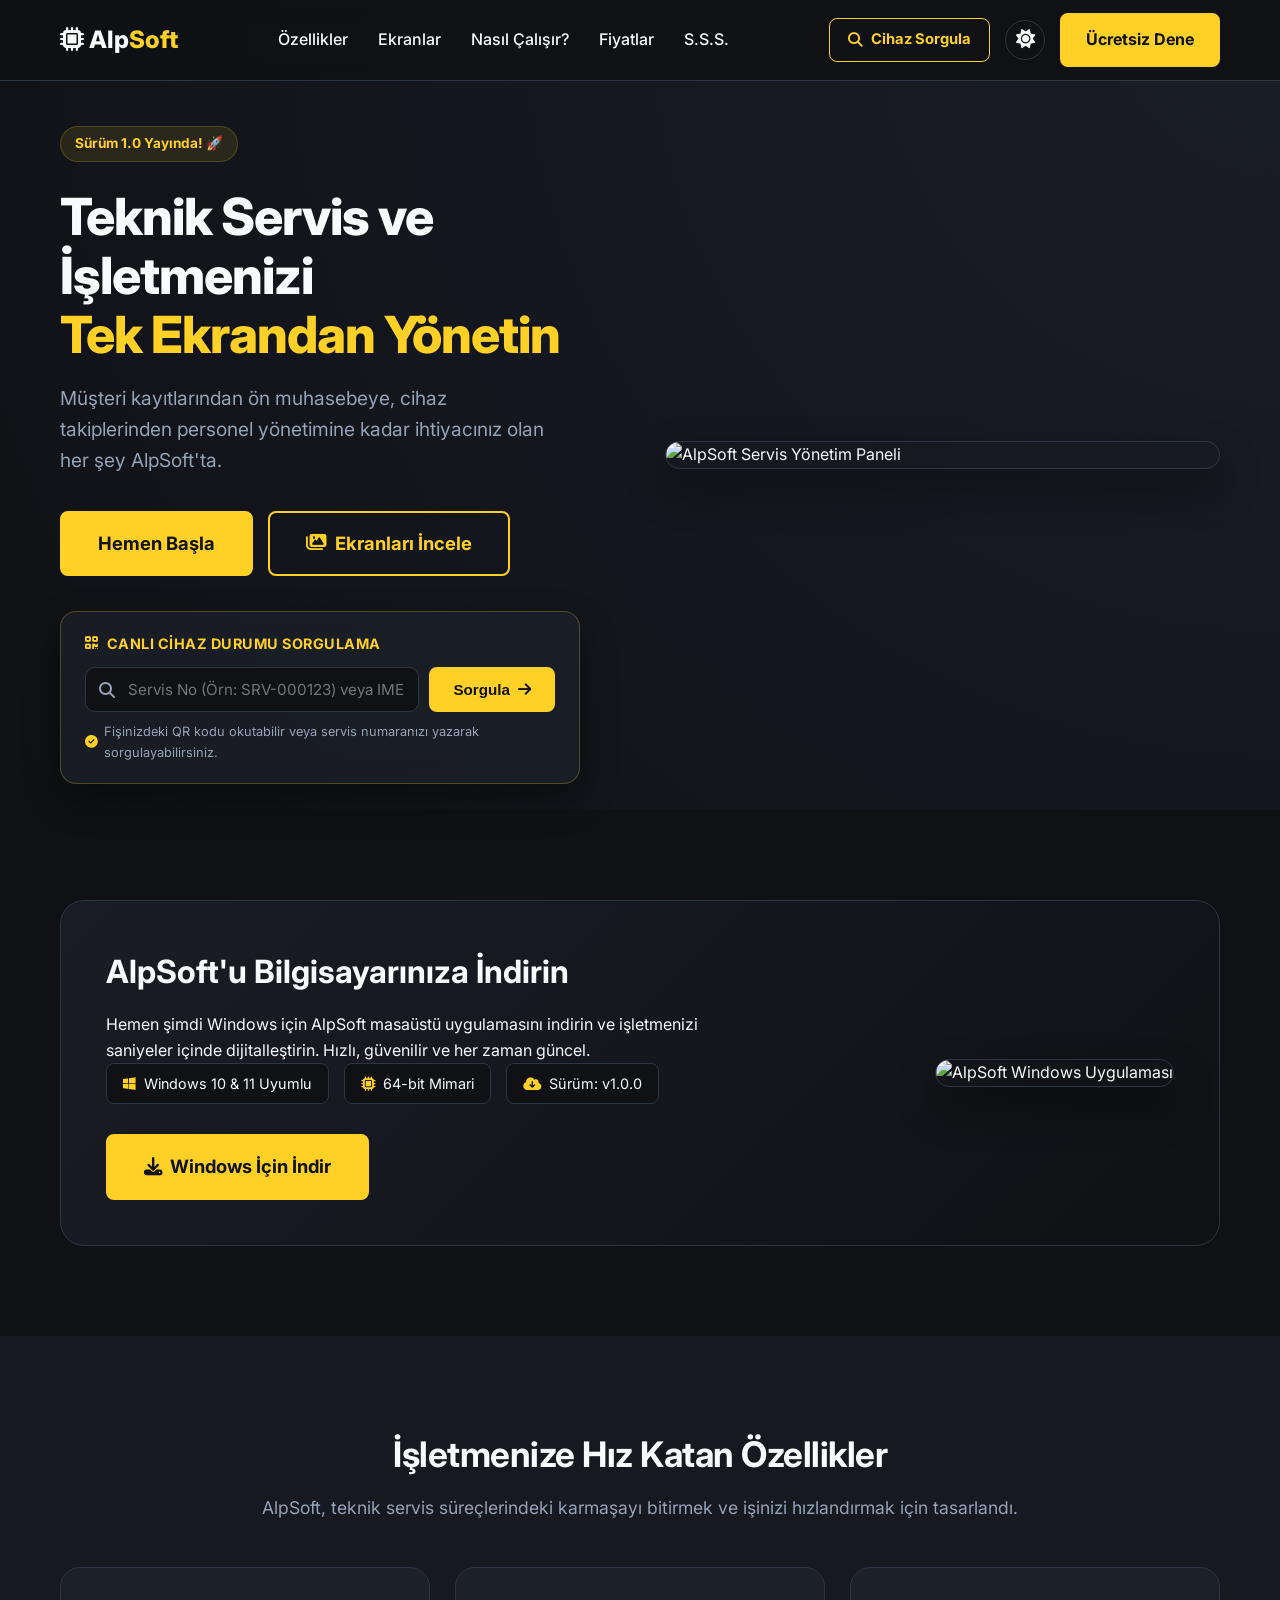
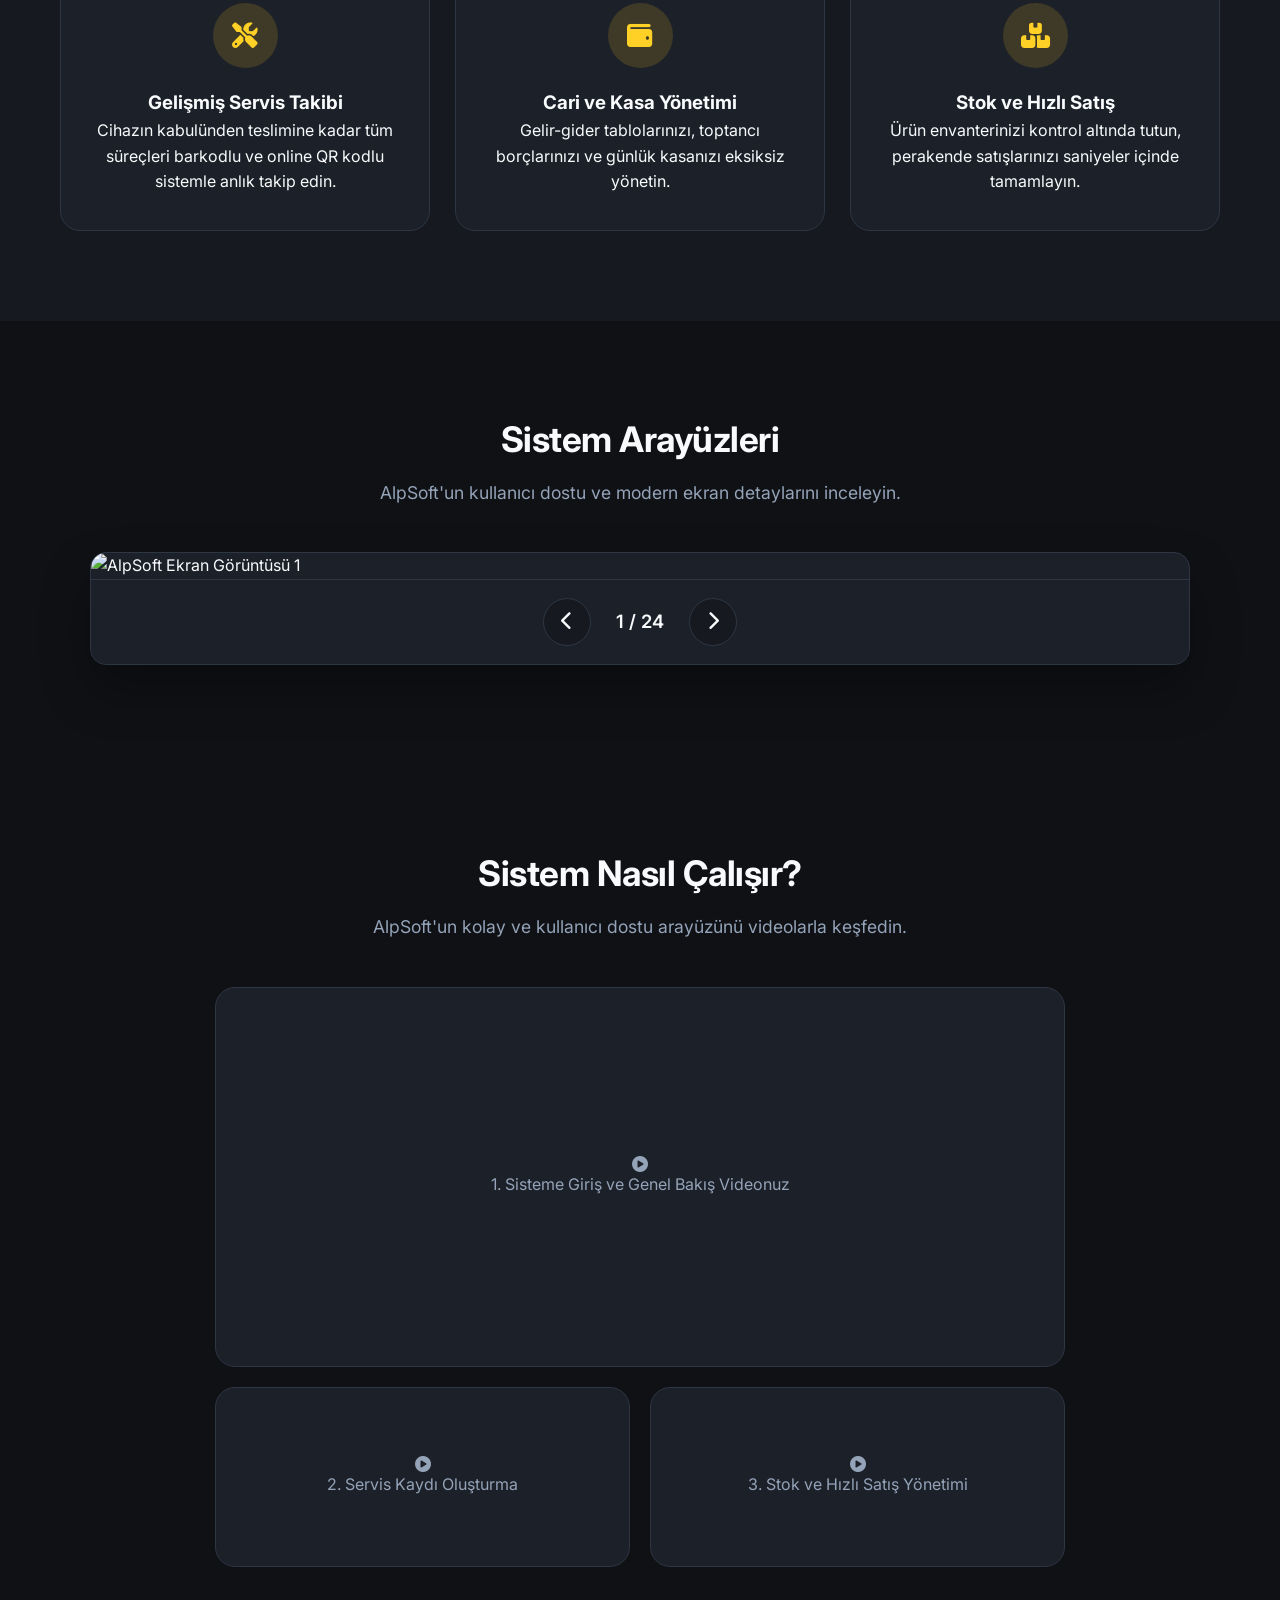
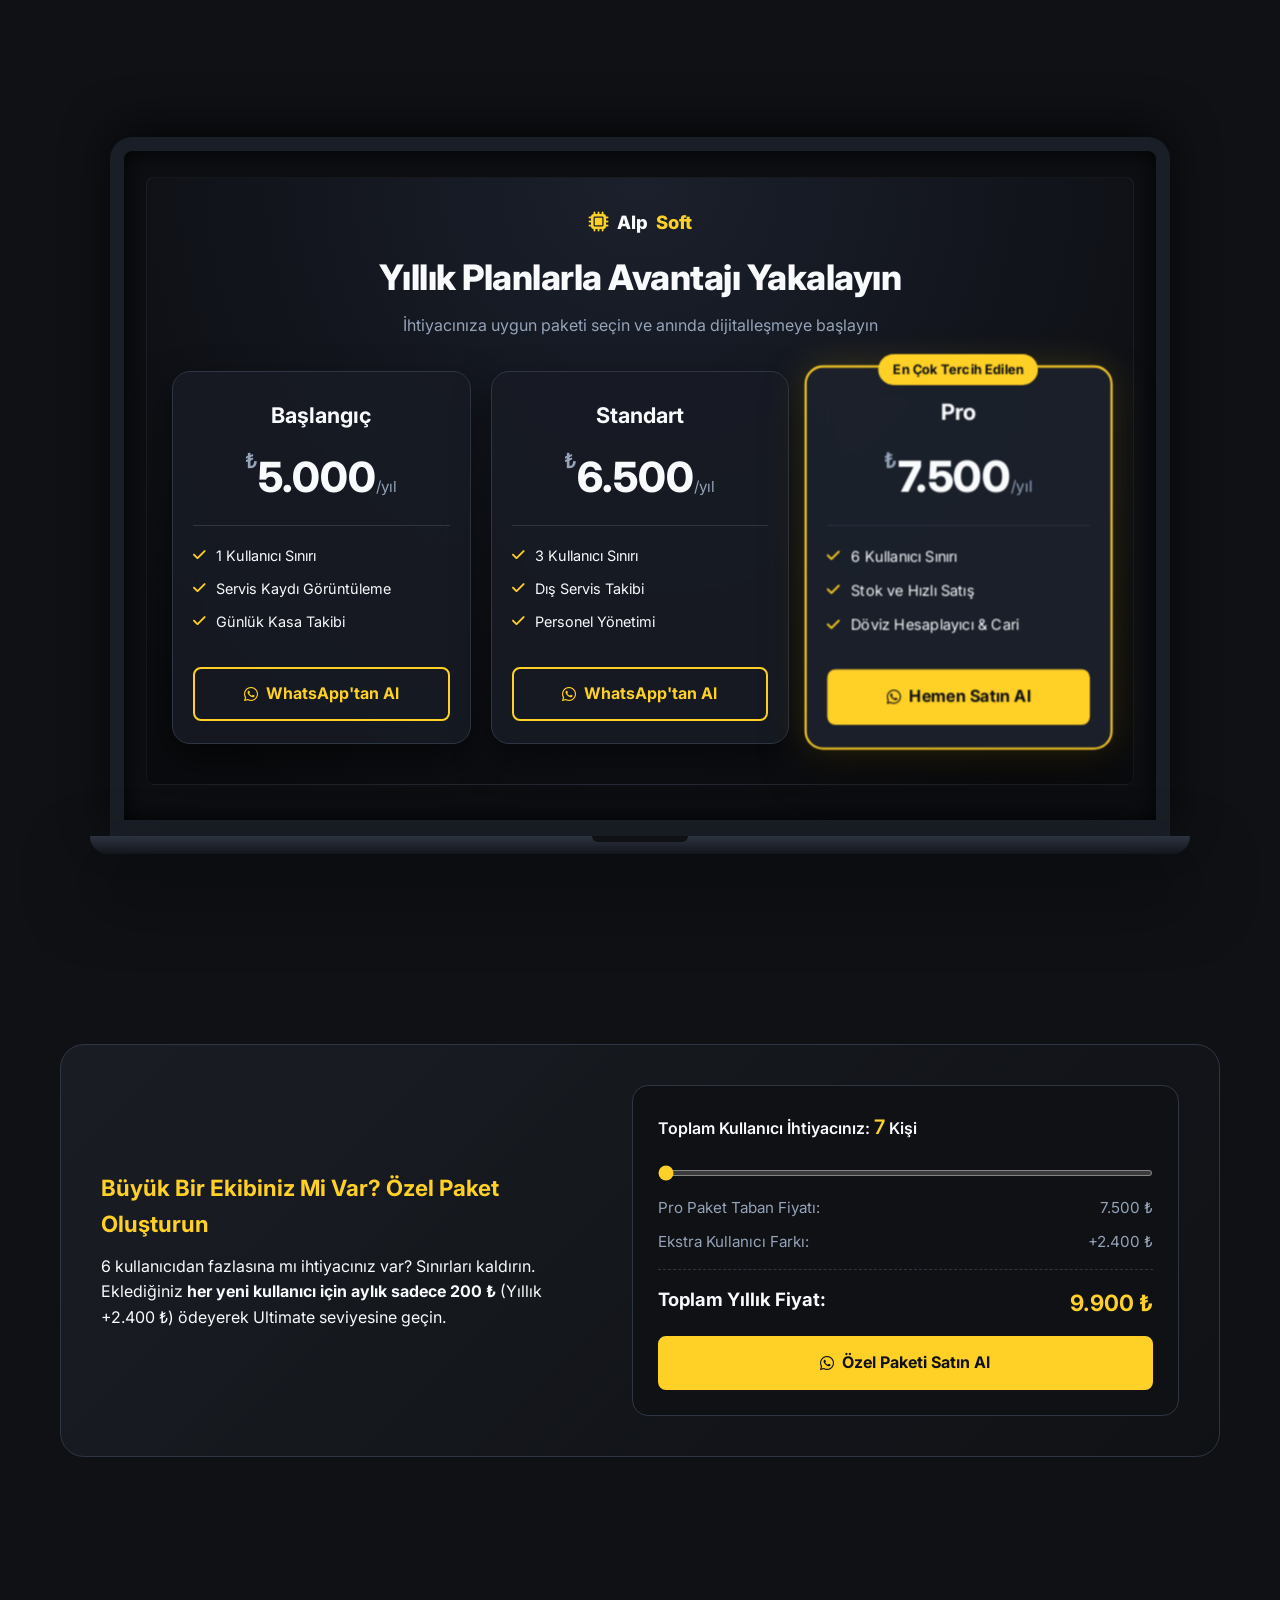
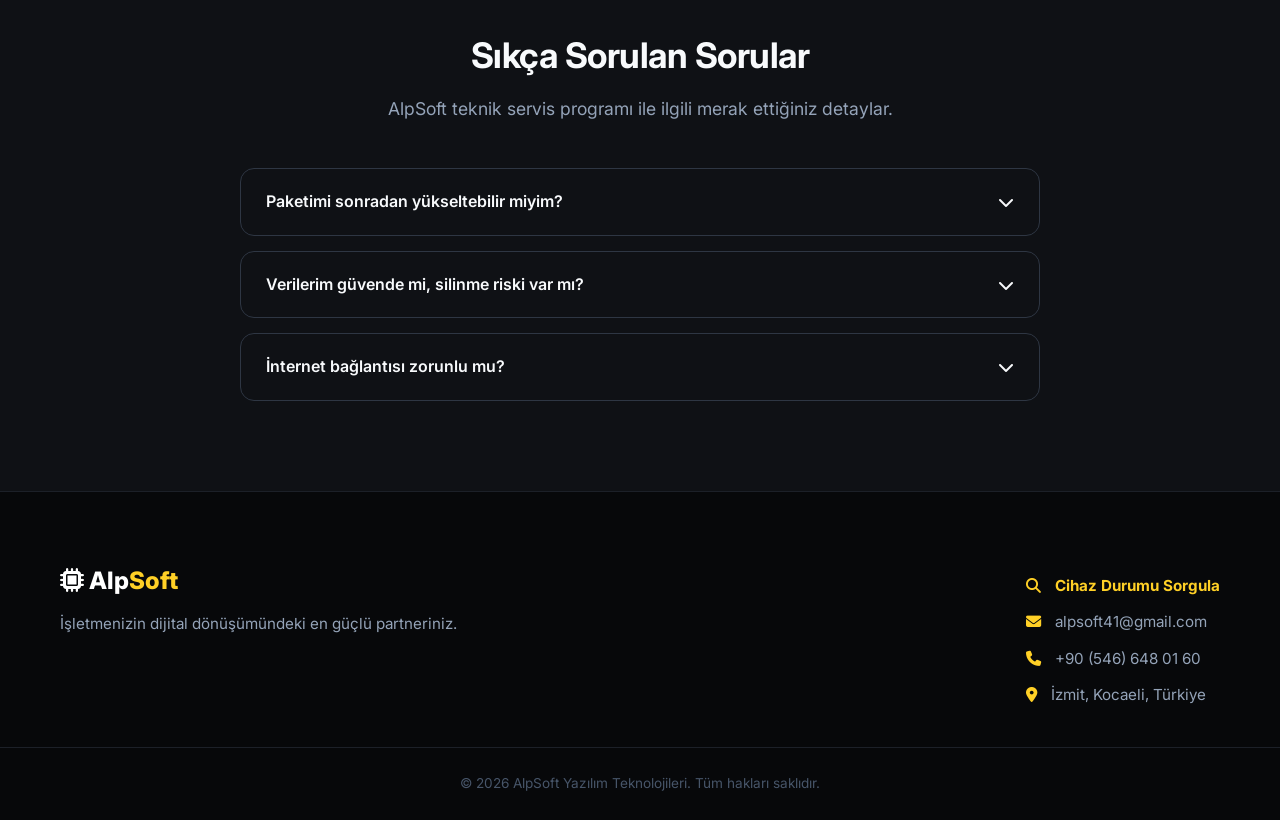
==== server_deploy/index.html @ a61cd3e4 "Deploy: AlpSoftConApi with TakipController and web tracking UI" ====
<!DOCTYPE html>
<html lang="tr" prefix="og: https://ogp.me/ns#">
<head>
    <meta charset="UTF-8">
    <meta name="viewport" content="width=device-width, initial-scale=1.0, maximum-scale=5.0">
    <title>AlpSoft Servis Takip | Teknik Servis & İşletme Yönetim Sistemi</title>
    
    <meta name="description" content="AlpSoft Teknik Servis Takip Yazılımı ile müşteri kayıtlarını, cihaz tamir süreçlerini, cari hesapları, stok ve kasa hareketlerini tek ekrandan profesyonelce yönetin.">
    <meta name="keywords" content="teknik servis programı, servis takip sistemi, telefon tamir takip yazılımı, cihaz servis takip otomasyonu, ön muhasebe, stok yönetimi, alpsoft">
    <meta name="author" content="AlpSoft Yazılım Teknolojileri">
    <meta name="robots" content="index, follow, max-snippet:-1, max-image-preview:large, max-video-preview:-1">
    <link rel="canonical" href="https://alpsoftservistakip.com/">
    
    <meta property="og:locale" content="tr_TR">
    <meta property="og:type" content="website">
    <meta property="og:title" content="AlpSoft Servis Takip | Teknik Servis ve İşletme Yönetim Sistemi">
    <meta property="og:description" content="Teknik servis ve müşteri süreçlerinizi dijitalleştirin. Barkodlu servis fişi, cari ve kasa takibi tek tıkla elinizin altında.">
    <meta property="og:url" content="https://alpsoftservistakip.com/">
    <meta property="og:site_name" content="AlpSoft">
    
    <link rel="preconnect" href="https://fonts.googleapis.com">
    <link rel="preconnect" href="https://fonts.gstatic.com" crossorigin>
    <link href="https://fonts.googleapis.com/css2?family=Inter:wght@300;400;500;600;700;800&display=swap" rel="stylesheet">
    <link rel="stylesheet" href="https://cdnjs.cloudflare.com/ajax/libs/font-awesome/6.4.0/css/all.min.css">
    
    <!-- TARAYICI CACHE'İNİ KIRMAK İÇİN v=5 YAPILDI -->
    <link rel="stylesheet" href="style.css?v=5">
</head>
<body>

    <nav class="navbar" role="navigation" aria-label="Ana Menü">
        <div class="container nav-container">
            <a href="#" class="logo" aria-label="AlpSoft Ana Sayfa">
                <i class="fa-solid fa-microchip" aria-hidden="true"></i> Alp<span>Soft</span>
            </a>
            <ul class="nav-links">
                <li><a href="#ozellikler">Özellikler</a></li>
                <li><a href="#galeri">Ekranlar</a></li>
                <li><a href="#nasil-calisir">Nasıl Çalışır?</a></li>
                <li><a href="#fiyatlar">Fiyatlar</a></li>
                <li><a href="#sss">S.S.S.</a></li>
            </ul>
            <div class="nav-buttons">
                <!-- CANLI CİHAZ TAKİP BUTONU -->
                <a href="/takip" class="btn-takip-nav" title="Cihaz Durumu Sorgula">
                    <i class="fa-solid fa-magnifying-glass"></i> Cihaz Sorgula
                </a>
                <button id="themeToggle" class="theme-toggle-btn" title="Karanlık/Aydınlık Mod" aria-label="Temayı Değiştir">
                    <i class="fa-solid fa-sun" id="themeIcon" aria-hidden="true"></i>
                </button>
                <a href="#fiyatlar" class="btn-primary scroll-to-prices">Ücretsiz Dene</a>
            </div>
        </div>
    </nav>

    <header class="hero">
        <div class="container hero-container">
            <div class="hero-content">
                <span class="badge">Sürüm 1.0 Yayında! 🚀</span>
                <h1>Teknik Servis ve İşletmenizi <br><span>Tek Ekrandan Yönetin</span></h1>
                <p>Müşteri kayıtlarından ön muhasebeye, cihaz takiplerinden personel yönetimine kadar ihtiyacınız olan her şey AlpSoft'ta.</p>
                <div class="hero-buttons">
                    <a href="#fiyatlar" class="btn-primary btn-large scroll-to-prices">Hemen Başla</a>
                    <a href="#galeri" class="btn-outline btn-large"><i class="fa-solid fa-images" aria-hidden="true"></i> Ekranları İncele</a>
                </div>

                <!-- VITRINE ENTEGRE CANLI CIHAZ SORGULAMA KARTI -->
                <div class="hero-tracking-card">
                    <div class="hero-tracking-header">
                        <i class="fa-solid fa-qrcode"></i> Canlı Cihaz Durumu Sorgulama
                    </div>
                    <form action="/takip" method="GET" class="hero-tracking-form">
                        <div class="hero-tracking-input-wrap">
                            <i class="fa-solid fa-magnifying-glass"></i>
                            <input type="text" name="kod" class="hero-tracking-input" placeholder="Servis No (Örn: SRV-000123) veya IMEI" autocomplete="off" required>
                        </div>
                        <button type="submit" class="btn-primary hero-tracking-btn">
                            Sorgula <i class="fa-solid fa-arrow-right"></i>
                        </button>
                    </form>
                    <div class="hero-tracking-hint">
                        <i class="fa-solid fa-circle-check"></i> Fişinizdeki QR kodu okutabilir veya servis numaranızı yazarak sorgulayabilirsiniz.
                    </div>
                </div>
            </div>
            <div class="hero-image">
                <div class="hero-image-wrapper">
                    <img src="img/1.png" alt="AlpSoft Servis Yönetim Paneli" class="software-preview-img">
                </div>
            </div>
        </div>
    </header>

    <section id="indir" class="download-section">
        <div class="container">
            <div class="download-container">
                <div class="download-content">
                    <h2>AlpSoft'u Bilgisayarınıza İndirin</h2>
                    <p>Hemen şimdi Windows için AlpSoft masaüstü uygulamasını indirin ve işletmenizi saniyeler içinde dijitalleştirin. Hızlı, güvenilir ve her zaman güncel.</p>
                    <div class="download-specs">
                        <span><i class="fa-brands fa-windows" aria-hidden="true"></i> Windows 10 & 11 Uyumlu</span>
                        <span><i class="fa-solid fa-microchip" aria-hidden="true"></i> 64-bit Mimari</span>
                        <span><i class="fa-solid fa-cloud-arrow-down" aria-hidden="true"></i> Sürüm: v1.0.0</span>
                    </div>
                    <div class="download-actions">
                        <a href="https://github.com/alperngrpnr/alpsoftupdates/releases/latest/download/AlpsoftSetup.exe" class="btn-primary btn-large download-btn">
                            <i class="fa-solid fa-download" aria-hidden="true"></i> Windows İçin İndir
                        </a>
                    </div>
                </div>
                <div class="download-image">
                    <div class="download-image-wrapper">
                        <img src="img/2.png" alt="AlpSoft Windows Uygulaması" class="software-preview-img">
                    </div>
                </div>
            </div>
        </div>
    </section>

    <section id="ozellikler" class="features-section">
        <div class="container">
            <div class="section-header">
                <h2>İşletmenize Hız Katan Özellikler</h2>
                <p>AlpSoft, teknik servis süreçlerindeki karmaşayı bitirmek ve işinizi hızlandırmak için tasarlandı.</p>
            </div>
            <div class="features-grid">
                <div class="feature-card">
                    <div class="icon"><i class="fa-solid fa-screwdriver-wrench" aria-hidden="true"></i></div>
                    <h3>Gelişmiş Servis Takibi</h3>
                    <p>Cihazın kabulünden teslimine kadar tüm süreçleri barkodlu ve online QR kodlu sistemle anlık takip edin.</p>
                </div>
                <div class="feature-card">
                    <div class="icon"><i class="fa-solid fa-wallet" aria-hidden="true"></i></div>
                    <h3>Cari ve Kasa Yönetimi</h3>
                    <p>Gelir-gider tablolarınızı, toptancı borçlarınızı ve günlük kasanızı eksiksiz yönetin.</p>
                </div>
                <div class="feature-card">
                    <div class="icon"><i class="fa-solid fa-boxes-stacked" aria-hidden="true"></i></div>
                    <h3>Stok ve Hızlı Satış</h3>
                    <p>Ürün envanterinizi kontrol altında tutun, perakende satışlarınızı saniyeler içinde tamamlayın.</p>
                </div>
            </div>
        </div>
    </section>

    <!-- BÜYÜK GALERİ BÖLÜMÜ -->
    <section id="galeri" class="gallery-section">
        <div class="container">
            <div class="section-header">
                <h2>Sistem Arayüzleri</h2>
                <p>AlpSoft'un kullanıcı dostu ve modern ekran detaylarını inceleyin.</p>
            </div>
            <div class="gallery-wrapper">
                <div class="gallery-slider">
                    <div class="gallery-track" id="galleryTrack">
                        <!-- Javascript buraya 1'den 24'e kadar fotoları otomatik dizecek -->
                    </div>
                </div>
                <div class="gallery-controls">
                    <button class="gallery-btn" id="prevGallery"><i class="fa-solid fa-chevron-left" aria-hidden="true"></i></button>
                    <div class="gallery-counter"><span id="currentGalleryNum">1</span> / 24</div>
                    <button class="gallery-btn" id="nextGallery"><i class="fa-solid fa-chevron-right" aria-hidden="true"></i></button>
                </div>
            </div>
        </div>
    </section>

    <section id="nasil-calisir" class="video-section">
        <div class="container">
            <div class="section-header">
                <h2>Sistem Nasıl Çalışır?</h2>
                <p>AlpSoft'un kolay ve kullanıcı dostu arayüzünü videolarla keşfedin.</p>
            </div>
            <div class="video-grid">
                <div class="main-video">
                    <div class="video-placeholder">
                        <i class="fa-solid fa-circle-play" aria-hidden="true"></i>
                        <p>1. Sisteme Giriş ve Genel Bakış Videonuz</p>
                    </div>
                </div>
                <div class="sub-videos">
                    <div class="video-placeholder small">
                        <i class="fa-solid fa-circle-play" aria-hidden="true"></i>
                        <p>2. Servis Kaydı Oluşturma</p>
                    </div>
                    <div class="video-placeholder small">
                        <i class="fa-solid fa-circle-play" aria-hidden="true"></i>
                        <p>3. Stok ve Hızlı Satış Yönetimi</p>
                    </div>
                </div>
            </div>
        </div>
    </section>

    <section id="fiyatlar" class="pricing-section">
        <div class="container">
            <div class="section-header mobile-only-header">
                <h2>Yıllık Planlarla Avantajı Yakalayın</h2>
                <p>İhtiyacınıza uygun paketi seçin ve anında dijitalleşmeye başlayın</p>
            </div>

            <div class="laptop-stage" id="laptopStage">
                <div class="laptop-3d">
                    <div class="laptop-lid" id="laptopLid">
                        <div class="laptop-screen">
                            <div class="screen-content" id="screenContent">
                                
                                <div class="laptop-brand-bar">
                                    <i class="fa-solid fa-microchip" aria-hidden="true"></i> Alp<span>Soft</span>
                                </div>
                                
                                <div class="screen-header">
                                    <h2>Yıllık Planlarla Avantajı Yakalayın</h2>
                                    <p>İhtiyacınıza uygun paketi seçin ve anında dijitalleşmeye başlayın</p>
                                </div>

                                <div class="pop-out-cards" id="popOutCards">
                                    <div class="pricing-card">
                                        <h3 class="package-name">Başlangıç</h3>
                                        <div class="price-box">
                                            <span class="currency">₺</span><span class="price">5.000</span><span class="duration">/yıl</span>
                                        </div>
                                        <ul class="feature-list">
                                            <li><i class="fa-solid fa-check check" aria-hidden="true"></i> 1 Kullanıcı Sınırı</li>
                                            <li><i class="fa-solid fa-check check" aria-hidden="true"></i> Servis Kaydı Görüntüleme</li>
                                            <li><i class="fa-solid fa-check check" aria-hidden="true"></i> Günlük Kasa Takibi</li>
                                        </ul>
                                        <a href="https://wa.me/905466480160?text=Merhaba,%20AlpSoft%20Başlangıç%20Paketi%20satın%20almak%20istiyorum." target="_blank" rel="noopener noreferrer" class="btn-outline btn-full card-buy-btn"><i class="fa-brands fa-whatsapp" aria-hidden="true"></i> WhatsApp'tan Al</a>
                                    </div>
                                    <div class="pricing-card">
                                        <h3 class="package-name">Standart</h3>
                                        <div class="price-box">
                                            <span class="currency">₺</span><span class="price">6.500</span><span class="duration">/yıl</span>
                                        </div>
                                        <ul class="feature-list">
                                            <li><i class="fa-solid fa-check check" aria-hidden="true"></i> 3 Kullanıcı Sınırı</li>
                                            <li><i class="fa-solid fa-check check" aria-hidden="true"></i> Dış Servis Takibi</li>
                                            <li><i class="fa-solid fa-check check" aria-hidden="true"></i> Personel Yönetimi</li>
                                        </ul>
                                        <a href="https://wa.me/905466480160?text=Merhaba,%20AlpSoft%20Standart%20Paketi%20satın%20almak%20istiyorum." target="_blank" rel="noopener noreferrer" class="btn-outline btn-full card-buy-btn"><i class="fa-brands fa-whatsapp" aria-hidden="true"></i> WhatsApp'tan Al</a>
                                    </div>
                                    <div class="pricing-card recommended">
                                        <div class="recommended-badge">En Çok Tercih Edilen</div>
                                        <h3 class="package-name">Pro</h3>
                                        <div class="price-box">
                                            <span class="currency">₺</span><span class="price">7.500</span><span class="duration">/yıl</span>
                                        </div>
                                        <ul class="feature-list">
                                            <li><i class="fa-solid fa-check check" aria-hidden="true"></i> 6 Kullanıcı Sınırı</li>
                                            <li class="highlight"><i class="fa-solid fa-check check" aria-hidden="true"></i> Stok ve Hızlı Satış</li>
                                            <li><i class="fa-solid fa-check check" aria-hidden="true"></i> Döviz Hesaplayıcı & Cari</li>
                                        </ul>
                                        <a href="https://wa.me/905466480160?text=Merhaba,%20AlpSoft%20Pro%20Paketi%20satın%20almak%20istiyorum." target="_blank" rel="noopener noreferrer" class="btn-primary btn-full card-buy-btn btn-glow"><i class="fa-brands fa-whatsapp" aria-hidden="true"></i> Hemen Satın Al</a>
                                    </div>
                                </div>
                            </div>
                        </div>
                    </div>
                    <div class="laptop-base-full">
                        <div class="notch"></div>
                    </div>
                </div>
            </div>
        </div>
    </section>

    <section class="calculator-section">
        <div class="container">
            <div class="calculator-container">
                <div class="calc-text">
                    <h3>Büyük Bir Ekibiniz Mi Var? Özel Paket Oluşturun</h3>
                    <p>6 kullanıcıdan fazlasına mı ihtiyacınız var? Sınırları kaldırın. Eklediğiniz <strong>her yeni kullanıcı için aylık sadece 200 ₺</strong> (Yıllık +2.400 ₺) ödeyerek Ultimate seviyesine geçin.</p>
                </div>
                <div class="calc-box">
                    <label for="userRange">Toplam Kullanıcı İhtiyacınız: <span id="userCountText">7</span> Kişi</label>
                    <input type="range" id="userRange" min="7" max="50" value="7" step="1" aria-label="Kullanıcı Sayısı Seçimi">
                    <div class="calc-result">
                        <div class="res-row"><span>Pro Paket Taban Fiyatı:</span> <span>7.500 ₺</span></div>
                        <div class="res-row"><span>Ekstra Kullanıcı Farkı:</span> <span id="extraCostText">+2.400 ₺</span></div>
                        <div class="res-total"><span>Toplam Yıllık Fiyat:</span> <span id="totalPriceText">9.900 ₺</span></div>
                    </div>
                    <a href="https://wa.me/905466480160?text=Merhaba,%20AlpSoft%20Özel%20Paket%20almak%20istiyorum.%20(${users}%20Kullanıcı,%20${total.toLocaleString('tr-TR')}%20TL)" id="customBuyBtn" target="_blank" rel="noopener noreferrer" class="btn-primary btn-full" style="margin-top:15px;"><i class="fa-brands fa-whatsapp" aria-hidden="true"></i> Özel Paketi Satın Al</a>
                </div>
            </div>
        </div>
    </section>

    <section id="sss" class="faq-section">
        <div class="container">
            <div class="section-header">
                <h2>Sıkça Sorulan Sorular</h2>
                <p>AlpSoft teknik servis programı ile ilgili merak ettiğiniz detaylar.</p>
            </div>
            <div class="faq-container">
                <div class="faq-item">
                    <div class="faq-question">
                        <span>Paketimi sonradan yükseltebilir miyim?</span>
                        <i class="fa-solid fa-chevron-down" aria-hidden="true"></i>
                    </div>
                    <div class="faq-answer">
                        <p>Kesinlikle! Başlangıç veya Standart paket ile başlayıp, işleriniz büyüdüğünde dilediğiniz zaman Pro veya Özel pakete geçiş yapabilirsiniz. Sadece aradaki fiyat farkını ödersiniz.</p>
                    </div>
                </div>
                <div class="faq-item">
                    <div class="faq-question">
                        <span>Verilerim güvende mi, silinme riski var mı?</span>
                        <i class="fa-solid fa-chevron-down" aria-hidden="true"></i>
                    </div>
                    <div class="faq-answer">
                        <p>Tüm verileriniz otomatik olarak bulut sunucularımızda şifrelenerek yedeklenmektedir. Bilgisayarınız çökse veya bozulsa bile verilerinize hiçbir zarar gelmez. Yeni cihazınızdan giriş yapıp kaldığınız yerden devam edebilirsiniz.</p>
                    </div>
                </div>
                <div class="faq-item">
                    <div class="faq-question">
                        <span>İnternet bağlantısı zorunlu mu?</span>
                        <i class="fa-solid fa-chevron-down" aria-hidden="true"></i>
                    </div>
                    <div class="faq-answer">
                        <p>Evet, AlpSoft online yedekleme ve TCMB anlık döviz çekimi gibi gelişmiş özellikler sunduğu için, en güncel verilerle senkronize çalışabilmesi adına internet bağlantısı gerektirir.</p>
                    </div>
                </div>
            </div>
        </div>
    </section>

    <footer>
        <div class="container footer-container">
            <div class="footer-about">
                <a href="#" class="logo footer-logo">
                    <i class="fa-solid fa-microchip" aria-hidden="true"></i> Alp<span>Soft</span>
                </a>
                <p>İşletmenizin dijital dönüşümündeki en güçlü partneriniz.</p>
            </div>
            <div class="footer-contact">
                <p><a href="/takip" style="color:var(--accent); font-weight:700;"><i class="fa-solid fa-magnifying-glass"></i> Cihaz Durumu Sorgula</a></p>
                <p><i class="fa-solid fa-envelope" aria-hidden="true"></i> alpsoft41@gmail.com</p>
                <p><i class="fa-solid fa-phone" aria-hidden="true"></i> +90 (546) 648 01 60</p>
                <p><i class="fa-solid fa-location-dot" aria-hidden="true"></i> İzmit, Kocaeli, Türkiye</p>
            </div>
        </div>
        <div class="footer-bottom">
            <p>&copy; 2026 AlpSoft Yazılım Teknolojileri. Tüm hakları saklıdır.</p>
        </div>
    </footer>

    <script>
        const themeToggle = document.getElementById('themeToggle');
        const themeIcon = document.getElementById('themeIcon');
        
        if (localStorage.getItem('theme') === 'light') {
            document.body.classList.add('light-mode');
            if (themeIcon) themeIcon.classList.replace('fa-sun', 'fa-moon');
        }

        if (themeToggle) {
            themeToggle.addEventListener('click', () => {
                document.body.classList.toggle('light-mode');
                if (document.body.classList.contains('light-mode')) {
                    themeIcon.classList.replace('fa-sun', 'fa-moon');
                    localStorage.setItem('theme', 'light');
                } else {
                    themeIcon.classList.replace('fa-moon', 'fa-sun');
                    localStorage.setItem('theme', 'dark');
                }
            });
        }

        // --- BÜYÜK GALERİ MOTORU ---
        const track = document.getElementById('galleryTrack');
        const currentSlideNum = document.getElementById('currentGalleryNum');
        const totalSlides = 24;
        let currentIndex = 0;

        if (track) {
            for (let i = 1; i <= totalSlides; i++) {
                const slide = document.createElement('div');
                slide.className = 'gallery-slide';
                slide.innerHTML = `<img src="img/${i}.png" alt="AlpSoft Ekran Görüntüsü ${i}" loading="lazy">`;
                track.appendChild(slide);
            }

            function updateSlider() {
                track.style.transform = `translateX(-${currentIndex * 100}%)`;
                currentSlideNum.innerText = currentIndex + 1;
            }

            function nextSlide() {
                currentIndex = (currentIndex + 1) % totalSlides;
                updateSlider();
            }

            function prevSlide() {
                currentIndex = (currentIndex - 1 + totalSlides) % totalSlides;
                updateSlider();
            }

            document.getElementById('nextGallery').addEventListener('click', nextSlide);
            document.getElementById('prevGallery').addEventListener('click', prevSlide);

            let sliderInterval = setInterval(nextSlide, 4000);

            const galleryWrapper = document.querySelector('.gallery-wrapper');
            galleryWrapper.addEventListener('mouseenter', () => clearInterval(sliderInterval));
            galleryWrapper.addEventListener('mouseleave', () => {
                sliderInterval = setInterval(nextSlide, 4000);
            });
        }

        document.querySelectorAll('.faq-item').forEach(item => {
            const question = item.querySelector('.faq-question');
            if (question) {
                question.addEventListener('click', () => {
                    const isActive = item.classList.contains('active');
                    document.querySelectorAll('.faq-item').forEach(faq => faq.classList.remove('active'));
                    if (!isActive) item.classList.add('active');
                });
            }
        });

        const userRange = document.getElementById('userRange');
        const userCountText = document.getElementById('userCountText');
        const extraCostText = document.getElementById('extraCostText');
        const totalPriceText = document.getElementById('totalPriceText');
        const customBuyBtn = document.getElementById('customBuyBtn');
        
        const basePrice = 7500; 
        const costPerExtraUser = 2400; 

        if (userRange) {
            userRange.addEventListener('input', (e) => {
                const users = parseInt(e.target.value);
                if (userCountText) userCountText.innerText = users;
                const extraUsers = users - 6;
                const extraCost = extraUsers * costPerExtraUser;
                const total = basePrice + extraCost;
                
                if (extraCostText) extraCostText.innerText = `+${extraCost.toLocaleString('tr-TR')} ₺`;
                if (totalPriceText) totalPriceText.innerText = `${total.toLocaleString('tr-TR')} ₺`;
                
                if (customBuyBtn) {
                    customBuyBtn.href = `https://wa.me/905466480160?text=Merhaba,%20AlpSoft%20Özel%20Paket%20almak%20istiyorum.%20(${users}%20Kullanıcı,%20${total.toLocaleString('tr-TR')}%20TL)`;
                }
            });
        }

        document.querySelectorAll('a[href^="#"]').forEach(btn => {
            btn.addEventListener('click', function(e) {
                const targetId = this.getAttribute('href');
                if(targetId === "#") return;
                const section = document.querySelector(targetId);
                if (section) {
                    e.preventDefault();
                    section.scrollIntoView({ behavior: 'smooth', block: 'start' });
                }
            });
        });
    </script>
</body>
</html>
---- server_deploy/style.css ----
:root {
    --bg-main: #0f1115;          
    --bg-section: #161920;       
    --bg-card: #1c2028;          
    --accent: #FFD026;           
    --accent-hover: #e5b81a;     
    --btn-text: #0f1115;         
    --text-main: #f8fafc;        
    --text-muted: #94a3b8;       
    --border: #2e3643;           
    --glass-bg: rgba(28, 32, 40, 0.95);
    --glass-border: rgba(255, 255, 255, 0.12);
    --nav-bg: rgba(15, 17, 21, 0.95);
    --calc-gradient: linear-gradient(135deg, rgba(28, 32, 40, 0.8), rgba(15, 17, 21, 0.9));
}

body.light-mode {
    --bg-main: #f1f5f9;          
    --bg-section: #ffffff;       
    --bg-card: #ffffff;          
    --text-main: #0f172a;        
    --text-muted: #475569;       
    --border: #cbd5e1;           
    --glass-bg: rgba(255, 255, 255, 0.98);
    --glass-border: rgba(0, 0, 0, 0.12);
    --nav-bg: rgba(255, 255, 255, 0.95);
    --calc-gradient: linear-gradient(135deg, #f8fafc, #ffffff);
}

*, *::before, *::after { 
    margin: 0; 
    padding: 0; 
    box-sizing: border-box; 
}

html { 
    scroll-behavior: smooth; 
    overflow-x: hidden; 
}

body { 
    background-color: var(--bg-main); 
    color: var(--text-main); 
    line-height: 1.6; 
    font-family: 'Inter', system-ui, -apple-system, sans-serif;
    transition: background-color 0.3s ease, color 0.3s ease; 
    overflow-x: hidden; 
    width: 100%;
}

.container { 
    max-width: 1200px; 
    margin: 0 auto; 
    padding: 0 20px; 
    width: 100%; 
}

a { text-decoration: none; color: inherit; }

/* Butonlar */
.theme-toggle-btn { 
    background: transparent; 
    border: 1px solid var(--border); 
    color: var(--text-main); 
    width: 40px; 
    height: 40px; 
    border-radius: 50%; 
    cursor: pointer; 
    display: flex; 
    align-items: center; 
    justify-content: center; 
    font-size: 1.2rem; 
    transition: 0.3s; 
}
.theme-toggle-btn:hover { background: var(--accent); color: var(--btn-text); border-color: var(--accent); }

.btn-primary, .btn-outline { 
    display: inline-flex; 
    align-items: center; 
    justify-content: center; 
    gap: 8px; 
    padding: 12px 24px; 
    border-radius: 8px; 
    font-weight: 700; 
    transition: all 0.3s ease; 
    text-align: center; 
    cursor: pointer; 
    border: 2px solid var(--accent); 
}
.btn-primary { background-color: var(--accent); color: var(--btn-text); }
.btn-primary:hover { background-color: var(--accent-hover); border-color: var(--accent-hover); transform: translateY(-2px); box-shadow: 0 10px 20px rgba(255, 208, 38, 0.2); }
.btn-outline { background-color: transparent; color: var(--accent); }
.btn-outline:hover { background-color: var(--accent); color: var(--btn-text); transform: translateY(-2px); }
.btn-large { padding: 16px 36px; font-size: 1.15rem; }
.btn-full { display: flex; width: 100%; }

@keyframes pulse-glow { 0% { box-shadow: 0 0 0 0 rgba(255, 208, 38, 0.4); } 70% { box-shadow: 0 0 0 15px rgba(255, 208, 38, 0); } 100% { box-shadow: 0 0 0 0 rgba(255, 208, 38, 0); } }
.btn-glow { animation: pulse-glow 2s infinite; }

/* Navbar */
.navbar { position: fixed; width: 100%; top: 0; left: 0; z-index: 1000; background-color: var(--nav-bg); border-bottom: 1px solid var(--border); backdrop-filter: blur(12px); -webkit-backdrop-filter: blur(12px); transition: 0.3s; }
.nav-container { display: flex; justify-content: space-between; align-items: center; height: 80px; }
.logo { font-size: 1.5rem; font-weight: 800; color: var(--text-main); }
.logo span { color: var(--accent); }
.nav-links { display: flex; list-style: none; gap: 30px; }
.nav-links a { font-weight: 500; color: var(--text-main); transition: 0.3s; }
.nav-links a:hover { color: var(--accent); }
.nav-buttons { display: flex; gap: 15px; align-items: center; }

/* Hero Alanı */
.hero { background: var(--bg-main); min-height: 90vh; display: flex; align-items: center; position: relative; padding-top: 100px; }
body:not(.light-mode) .hero { background: radial-gradient(circle at top right, #1a1e27, var(--bg-main)); }
.hero-container { display: flex; align-items: center; justify-content: space-between; gap: 50px; z-index: 2; width: 100%; }
.hero-content { flex: 1; }
.badge { background-color: rgba(255, 208, 38, 0.1); color: var(--accent); padding: 6px 14px; border-radius: 20px; font-size: 0.85rem; font-weight: 700; display: inline-block; margin-bottom: 25px; border: 1px solid rgba(255, 208, 38, 0.2); }
.hero-content h1 { font-size: 3.2rem; line-height: 1.15; margin-bottom: 20px; letter-spacing: -1px; font-weight: 800; }
.hero-content h1 span { color: var(--accent); }
.hero-content p { font-size: 1.2rem; color: var(--text-muted); margin-bottom: 35px; max-width: 90%; }
.hero-buttons { display: flex; gap: 15px; }
.hero-image { flex: 1; }
.hero-image-wrapper { width: 100%; }

/* YENİ BÜYÜK GALERİ BÖLÜMÜ */
.gallery-section { padding: 90px 0; background-color: var(--bg-main); }
.gallery-wrapper {
    position: relative;
    width: 100%;
    max-width: 1100px;
    margin: 0 auto;
    border-radius: 16px;
    box-shadow: 0 25px 50px rgba(0, 0, 0, 0.3);
    border: 1px solid var(--border);
    background: var(--bg-card);
    overflow: hidden;
}
.gallery-slider {
    width: 100%;
    overflow: hidden;
}
.gallery-track {
    display: flex;
    transition: transform 0.5s cubic-bezier(0.25, 1, 0.5, 1);
    width: 100%;
}
.gallery-slide {
    min-width: 100%;
    display: flex;
    align-items: center;
    justify-content: center;
}
.gallery-slide img {
    width: 100%;
    height: auto;
    display: block;
}
.gallery-controls {
    display: flex;
    align-items: center;
    justify-content: center;
    gap: 25px;
    padding: 18px 0;
    background: var(--bg-card);
    border-top: 1px solid var(--border);
}
.gallery-btn {
    background: var(--bg-section);
    border: 1px solid var(--border);
    color: var(--text-main);
    width: 48px;
    height: 48px;
    border-radius: 50%;
    font-size: 1.2rem;
    cursor: pointer;
    transition: 0.3s;
    display: flex;
    align-items: center;
    justify-content: center;
}
.gallery-btn:hover { background: var(--accent); color: var(--btn-text); border-color: var(--accent); }
.gallery-counter { color: var(--text-main); font-weight: 600; font-size: 1.15rem; }

/* Resim & Video Sınıfları */
.software-preview-img { width: 100%; height: auto; border-radius: 16px; border: 1px solid var(--border); box-shadow: 0 20px 40px rgba(0, 0, 0, 0.4); display: block; }
.responsive-video { position: relative; width: 100%; padding-bottom: 56.25%; height: 0; border-radius: 16px; overflow: hidden; border: 1px solid var(--border); background: #000; }
.responsive-video iframe, .responsive-video video { position: absolute; top: 0; left: 0; width: 100%; height: 100%; border: 0; object-fit: cover; }

/* Standart Bölümler */
.download-section, .features-section, .video-section, .faq-section { padding: 90px 0; }
.section-header { text-align: center; margin-bottom: 45px; }
.section-header h2 { font-size: 2.2rem; margin-bottom: 12px; letter-spacing: -0.5px; }
.section-header p { font-size: 1.1rem; color: var(--text-muted); }

.download-container { display: flex; align-items: center; justify-content: space-between; gap: 40px; background: var(--calc-gradient); border: 1px solid var(--border); border-radius: 24px; padding: 45px; }
.download-content { flex: 1.2; }
.download-content h2 { font-size: 2rem; margin-bottom: 15px; }
.download-specs { display: flex; flex-wrap: wrap; gap: 15px; margin-bottom: 30px; }
.download-specs span { background-color: var(--bg-main); border: 1px solid var(--border); padding: 8px 16px; border-radius: 8px; font-size: 0.9rem; display: flex; align-items: center; gap: 8px; }
.download-specs span i { color: var(--accent); }
.download-image { flex: 0.8; display: flex; justify-content: flex-end; width: 100%; }

.features-section { background-color: var(--bg-section); }
.features-grid { display: grid; grid-template-columns: repeat(auto-fit, minmax(280px, 1fr)); gap: 25px; }
.feature-card { background-color: var(--bg-card); padding: 35px 25px; border-radius: 20px; text-align: center; border: 1px solid var(--border); transition: 0.3s; }
.feature-card:hover { transform: translateY(-5px); border-color: var(--accent); }
.feature-card .icon { width: 65px; height: 65px; background: rgba(255, 208, 38, 0.15); color: var(--accent); border-radius: 50%; display: flex; align-items: center; justify-content: center; font-size: 1.6rem; margin: 0 auto 20px; }

.video-section { background-color: var(--bg-main); }
.video-grid { display: flex; flex-direction: column; gap: 20px; max-width: 850px; margin: 0 auto; width: 100%; }
.video-placeholder { background: var(--bg-card); border: 1px solid var(--border); border-radius: 20px; display: flex; flex-direction: column; align-items: center; justify-content: center; color: var(--text-muted); cursor: pointer; transition: 0.3s; }
.video-placeholder:hover { border-color: var(--accent); color: var(--accent); }
.main-video .video-placeholder { height: 380px; }
.sub-videos { display: grid; grid-template-columns: 1fr 1fr; gap: 20px; }
.sub-videos .video-placeholder.small { height: 180px; }

/* --- FİYATLANDIRMA BÖLÜMÜ --- */
.pricing-section { padding: 80px 0 110px 0; background-color: var(--bg-main); width: 100%; position: relative; }
.mobile-only-header { display: none; }
.laptop-stage { width: 100%; max-width: 1100px; margin: 0 auto; perspective: 2000px; }
.laptop-3d { width: 100%; display: flex; flex-direction: column; align-items: center; }

.laptop-lid { width: 100%; max-width: 1060px; background: #0d0f13; border: 14px solid #1a1e26; border-bottom: 16px solid #1a1e26; border-radius: 22px 22px 0 0; box-shadow: 0 -10px 45px rgba(0,0,0,0.65), inset 0 0 25px rgba(0,0,0,0.85); position: relative; z-index: 5; padding: 26px 22px 35px; }
.laptop-screen { width: 100%; background: radial-gradient(circle at top center, #1b202c 0%, #0a0b0e 90%); border-radius: 8px; padding: 30px 25px 40px; display: flex; flex-direction: column; align-items: center; position: relative; border: 1px solid rgba(255,255,255,0.05); }
.screen-content { width: 100%; display: flex; flex-direction: column; align-items: center; }
.laptop-brand-bar { display: flex; align-items: center; gap: 8px; color: var(--text-main); font-size: 1.15rem; font-weight: 800; margin-bottom: 12px; }
.laptop-brand-bar i { color: var(--accent); font-size: 1.25rem; }
.laptop-brand-bar span { color: var(--accent); }
.screen-header { text-align: center; margin-bottom: 32px; }
.screen-header h2 { font-size: 2.2rem; color: var(--text-main); font-weight: 800; letter-spacing: -0.5px; margin-bottom: 8px; }
.screen-header p { font-size: 1rem; color: var(--text-muted); }

.pop-out-cards { display: grid; grid-template-columns: repeat(3, 1fr); gap: 20px; width: 100%; max-width: 980px; }
.pop-out-cards .pricing-card { background: rgba(24, 28, 37, 0.85); backdrop-filter: blur(16px); -webkit-backdrop-filter: blur(16px); border-radius: 18px; padding: 26px 20px 22px; border: 1px solid var(--border); box-shadow: 0 15px 35px rgba(0,0,0,0.5); text-align: center; position: relative; display: flex; flex-direction: column; transition: transform 0.3s ease, border-color 0.3s ease; }
.pop-out-cards .pricing-card:hover { transform: translateY(-5px); border-color: rgba(255, 208, 38, 0.4); }
.pop-out-cards .pricing-card.recommended { background: rgba(28, 33, 44, 0.95); border: 2px solid var(--accent); box-shadow: 0 0 35px rgba(255, 208, 38, 0.18), 0 20px 40px rgba(0,0,0,0.6); transform: scale(1.03); }
.pop-out-cards .pricing-card.recommended:hover { transform: scale(1.05); }

.recommended-badge { position: absolute; top: -13px; left: 50%; transform: translateX(-50%); background: var(--accent); color: var(--btn-text); padding: 5px 14px; border-radius: 20px; font-size: 0.8rem; font-weight: 700; white-space: nowrap; }
.package-name { font-size: 1.35rem; font-weight: 700; margin-bottom: 12px; }
.price-box { margin-bottom: 18px; padding-bottom: 14px; border-bottom: 1px solid var(--border); }
.currency { font-size: 1.3rem; font-weight: 600; vertical-align: top; color: var(--text-muted); }
.price { font-size: 2.6rem; font-weight: 800; color: var(--text-main); }
.duration { color: var(--text-muted); font-size: 0.95rem; }
.feature-list { list-style: none; text-align: left; margin-bottom: 22px; flex-grow: 1; }
.feature-list li { font-size: 0.9rem; margin-bottom: 10px; display: flex; align-items: center; color: var(--text-main); }
.feature-list li i { margin-right: 10px; color: var(--accent); }
.card-buy-btn { margin-top: auto; }

.laptop-base-full { width: 100%; max-width: 1160px; height: 18px; background: linear-gradient(180deg, #2c3340 0%, #13151b 100%); border-radius: 0 0 20px 20px; box-shadow: 0 35px 70px rgba(0,0,0,0.9); position: relative; z-index: 6; }
.laptop-base-full .notch { width: 96px; height: 6px; background: #0f1115; border-radius: 0 0 6px 6px; margin: 0 auto; }

/* Hesaplayıcı */
.calculator-section { background-color: var(--bg-main); padding: 80px 0; }
.calculator-container { background: var(--calc-gradient); border: 1px solid var(--border); border-radius: 24px; padding: 40px; display: flex; align-items: center; justify-content: space-between; gap: 35px; }
.calc-text { flex: 1; }
.calc-text h3 { color: var(--accent); font-size: 1.4rem; margin-bottom: 12px; }
.calc-box { flex: 1; background: var(--bg-main); padding: 25px; border-radius: 16px; border: 1px solid var(--border); }
.calc-box label { display: block; font-weight: 600; margin-bottom: 15px; font-size: 1rem; }
.calc-box label span { color: var(--accent); font-size: 1.25rem; }
input[type=range] { width: 100%; margin-bottom: 20px; accent-color: var(--accent); cursor: pointer; height: 6px; background: var(--border); border-radius: 5px; }
.res-row { display: flex; justify-content: space-between; color: var(--text-muted); margin-bottom: 10px; font-size: 0.95rem; }
.res-total { display: flex; justify-content: space-between; font-weight: 700; font-size: 1.15rem; color: var(--text-main); margin-top: 15px; padding-top: 15px; border-top: 1px dashed var(--border); }
.res-total span:last-child { color: var(--accent); font-size: 1.4rem; }

/* SSS */
.faq-container { max-width: 800px; margin: 0 auto; display: flex; flex-direction: column; gap: 15px; width: 100%; }
.faq-item { background-color: var(--bg-main); border: 1px solid var(--border); border-radius: 14px; overflow: hidden; transition: 0.3s; }
.faq-question { padding: 20px 25px; font-weight: 600; display: flex; justify-content: space-between; align-items: center; cursor: pointer; color: var(--text-main); }
.faq-question:hover { color: var(--accent); }
.faq-answer { max-height: 0; padding: 0 25px; opacity: 0; transition: all 0.3s ease-in-out; color: var(--text-muted); font-size: 0.95rem; }
.faq-item.active { border-color: var(--accent); }
.faq-item.active .faq-question { color: var(--accent); }
.faq-item.active .faq-question i { transform: rotate(180deg); transition: 0.3s; }
.faq-item.active .faq-answer { max-height: 250px; padding: 0 25px 20px 25px; opacity: 1; }

/* Footer */
footer { background-color: #07080a; padding: 70px 0 25px; border-top: 1px solid #1c2028; color: #f8fafc; }
.footer-container { display: flex; justify-content: space-between; margin-bottom: 40px; flex-wrap: wrap; gap: 35px; }
.footer-logo { color: #fff; }
.footer-about p, .footer-contact p { color: #94a3b8; font-size: 0.95rem; margin-top: 12px; }
.footer-contact i { color: var(--accent); margin-right: 10px; }
.footer-bottom { text-align: center; padding-top: 25px; border-top: 1px solid #1c2028; color: #475569; font-size: 0.85rem; }

/* --- CANLI CİHAZ TAKİP ENTEGRASYONU --- */
.btn-takip-nav {
    border: 1.5px solid var(--accent);
    color: var(--accent);
    padding: 9px 18px;
    font-size: 0.92rem;
    display: inline-flex;
    align-items: center;
    gap: 8px;
    border-radius: 8px;
    font-weight: 700;
    transition: all 0.3s ease;
}
.btn-takip-nav:hover {
    background-color: var(--accent);
    color: var(--btn-text);
    box-shadow: 0 4px 15px rgba(255, 208, 38, 0.3);
    transform: translateY(-2px);
}

/* Hero Canlı Arama Kartı */
.hero-tracking-card {
    margin-top: 35px;
    background: rgba(28, 32, 40, 0.75);
    backdrop-filter: blur(16px);
    -webkit-backdrop-filter: blur(16px);
    border: 1px solid rgba(255, 208, 38, 0.25);
    border-radius: 16px;
    padding: 20px 24px;
    box-shadow: 0 15px 35px rgba(0, 0, 0, 0.4);
    max-width: 520px;
}
.hero-tracking-header {
    display: flex;
    align-items: center;
    gap: 8px;
    margin-bottom: 12px;
    font-size: 0.9rem;
    font-weight: 700;
    color: var(--accent);
    text-transform: uppercase;
    letter-spacing: 0.5px;
}
.hero-tracking-form {
    display: flex;
    gap: 10px;
}
.hero-tracking-input-wrap {
    position: relative;
    flex: 1;
    display: flex;
    align-items: center;
}
.hero-tracking-input-wrap i {
    position: absolute;
    left: 14px;
    color: var(--text-muted);
    font-size: 1rem;
}
.hero-tracking-input {
    width: 100%;
    padding: 12px 14px 12px 42px;
    background: rgba(15, 17, 21, 0.9);
    border: 1.5px solid var(--border);
    border-radius: 10px;
    color: var(--text-main);
    font-size: 0.95rem;
    font-family: inherit;
    transition: all 0.25s ease;
}
.hero-tracking-input:focus {
    outline: none;
    border-color: var(--accent);
    box-shadow: 0 0 12px rgba(255, 208, 38, 0.25);
}
.hero-tracking-btn {
    padding: 12px 22px;
    white-space: nowrap;
    font-size: 0.95rem;
}
.hero-tracking-hint {
    margin-top: 10px;
    font-size: 0.8rem;
    color: var(--text-muted);
    display: flex;
    align-items: center;
    gap: 6px;
}
.hero-tracking-hint i {
    color: var(--accent);
}

/* --- MOBİL UYUMLULUK --- */
@media (max-width: 992px) {
    .hero-container { flex-direction: column; text-align: center; }
    .hero-content h1 { font-size: 2.5rem; }
    .hero-buttons { justify-content: center; flex-direction: column; width: 100%; max-width: 280px; margin: 0 auto; }
    .nav-links { display: none; } 
    .nav-buttons { gap: 10px; }
    
    .gallery-wrapper { border-radius: 8px; }
    .gallery-controls { padding: 12px 0; gap: 20px; }
    .gallery-btn { width: 40px; height: 40px; font-size: 1rem; }

    .calculator-container { flex-direction: column; text-align: center; padding: 25px 15px; }
    .sub-videos { grid-template-columns: 1fr; }
    .download-container { flex-direction: column; text-align: center; padding: 35px 20px; }
    .download-specs { justify-content: center; }
    .download-actions { width: 100%; }
    .download-btn { width: 100%; }
    
    .pricing-section { padding: 50px 0 !important; }
    .mobile-only-header { display: block !important; margin-bottom: 30px !important; }

    .laptop-stage, .laptop-3d, .laptop-lid, .laptop-screen, .screen-content { display: block !important; width: 100% !important; max-width: 100% !important; margin: 0 !important; padding: 0 !important; background: transparent !important; border: none !important; box-shadow: none !important; transform: none !important; perspective: none !important; }
    .laptop-brand-bar, .laptop-screen .screen-header, .laptop-base-full { display: none !important; }

    .pop-out-cards { display: flex !important; flex-direction: column !important; width: 100% !important; max-width: 360px !important; margin: 0 auto !important; gap: 20px !important; position: static !important; opacity: 1 !important; transform: none !important; pointer-events: auto !important; }
    .pop-out-cards .pricing-card { width: 100% !important; max-width: 100% !important; background: var(--bg-card) !important; backdrop-filter: none !important; -webkit-backdrop-filter: none !important; transform: none !important; box-shadow: 0 10px 25px rgba(0, 0, 0, 0.3) !important; }
    .pop-out-cards .pricing-card.recommended { transform: none !important; border: 2px solid var(--accent) !important; }

    .hero-tracking-card {
        margin: 30px auto 0 auto;
        max-width: 100%;
        text-align: left;
    }
    .hero-tracking-form {
        flex-direction: column;
    }
    .hero-tracking-btn {
        width: 100%;
    }
}
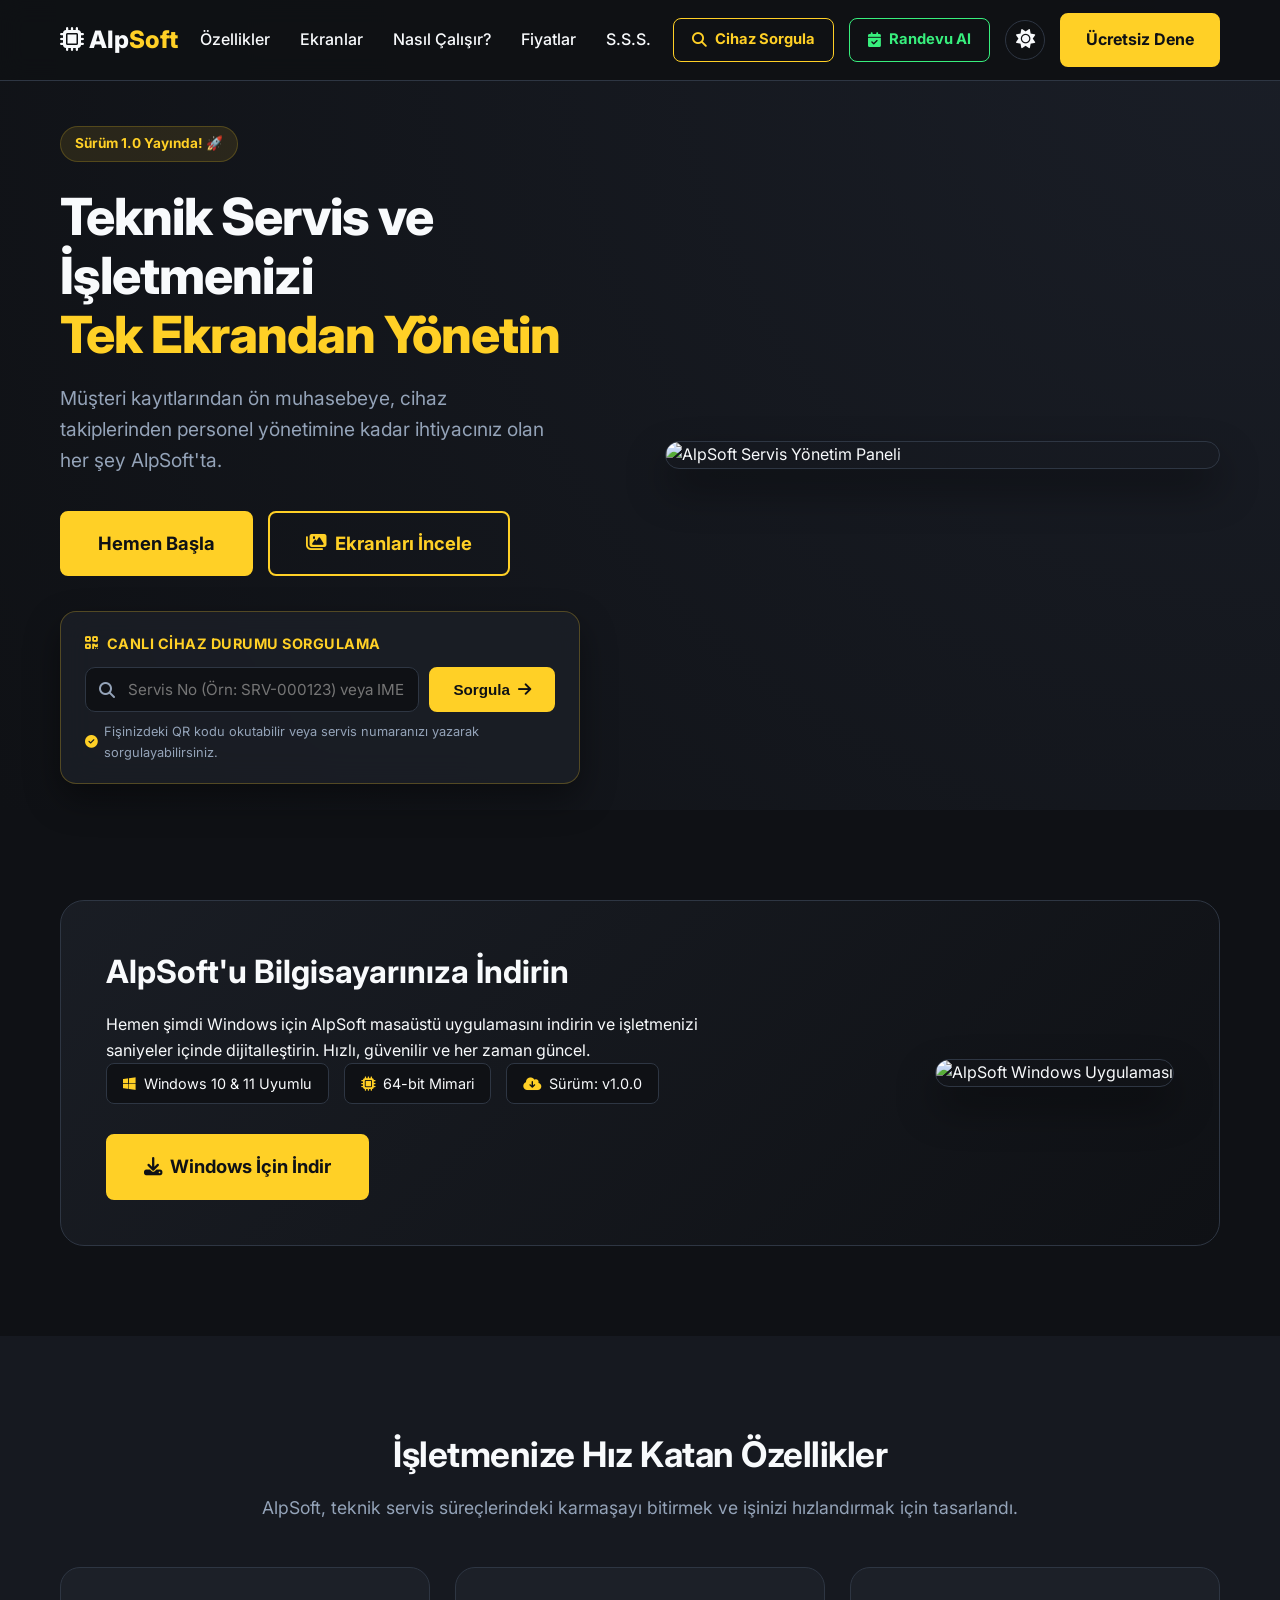
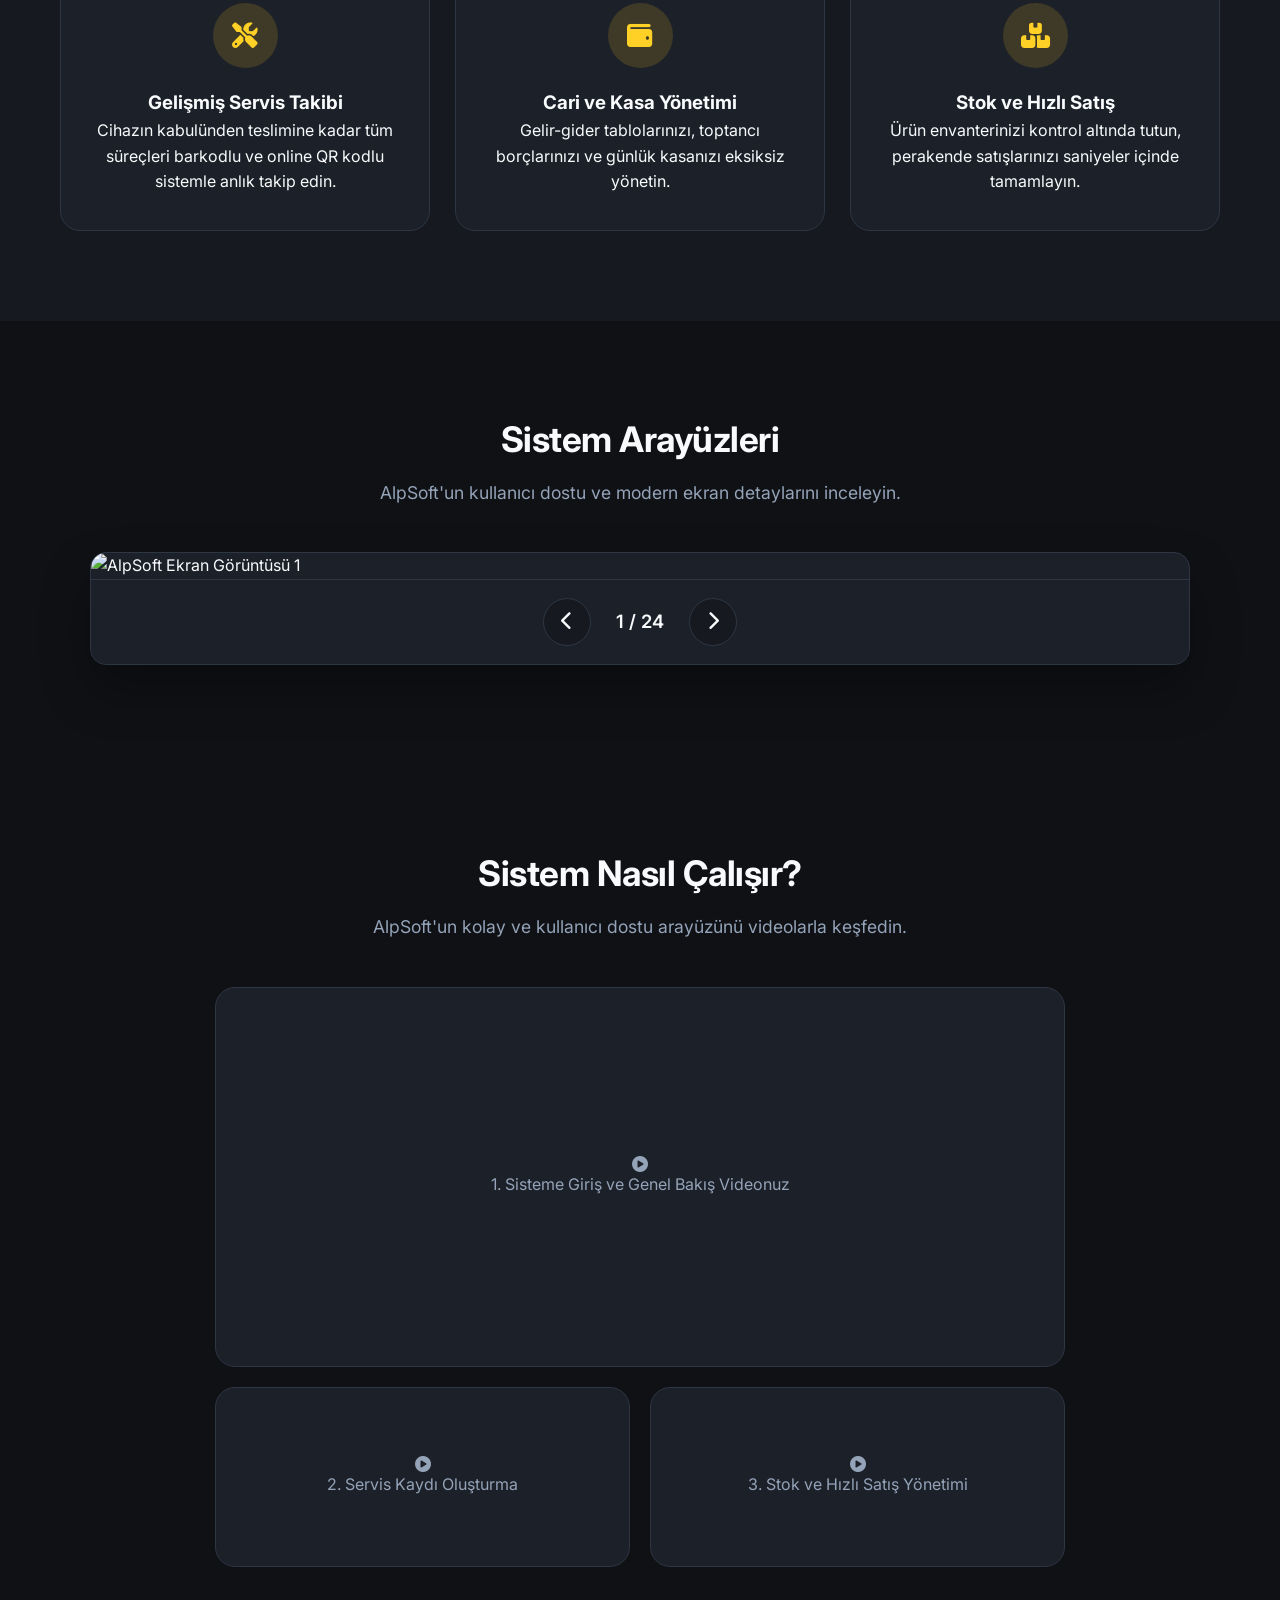
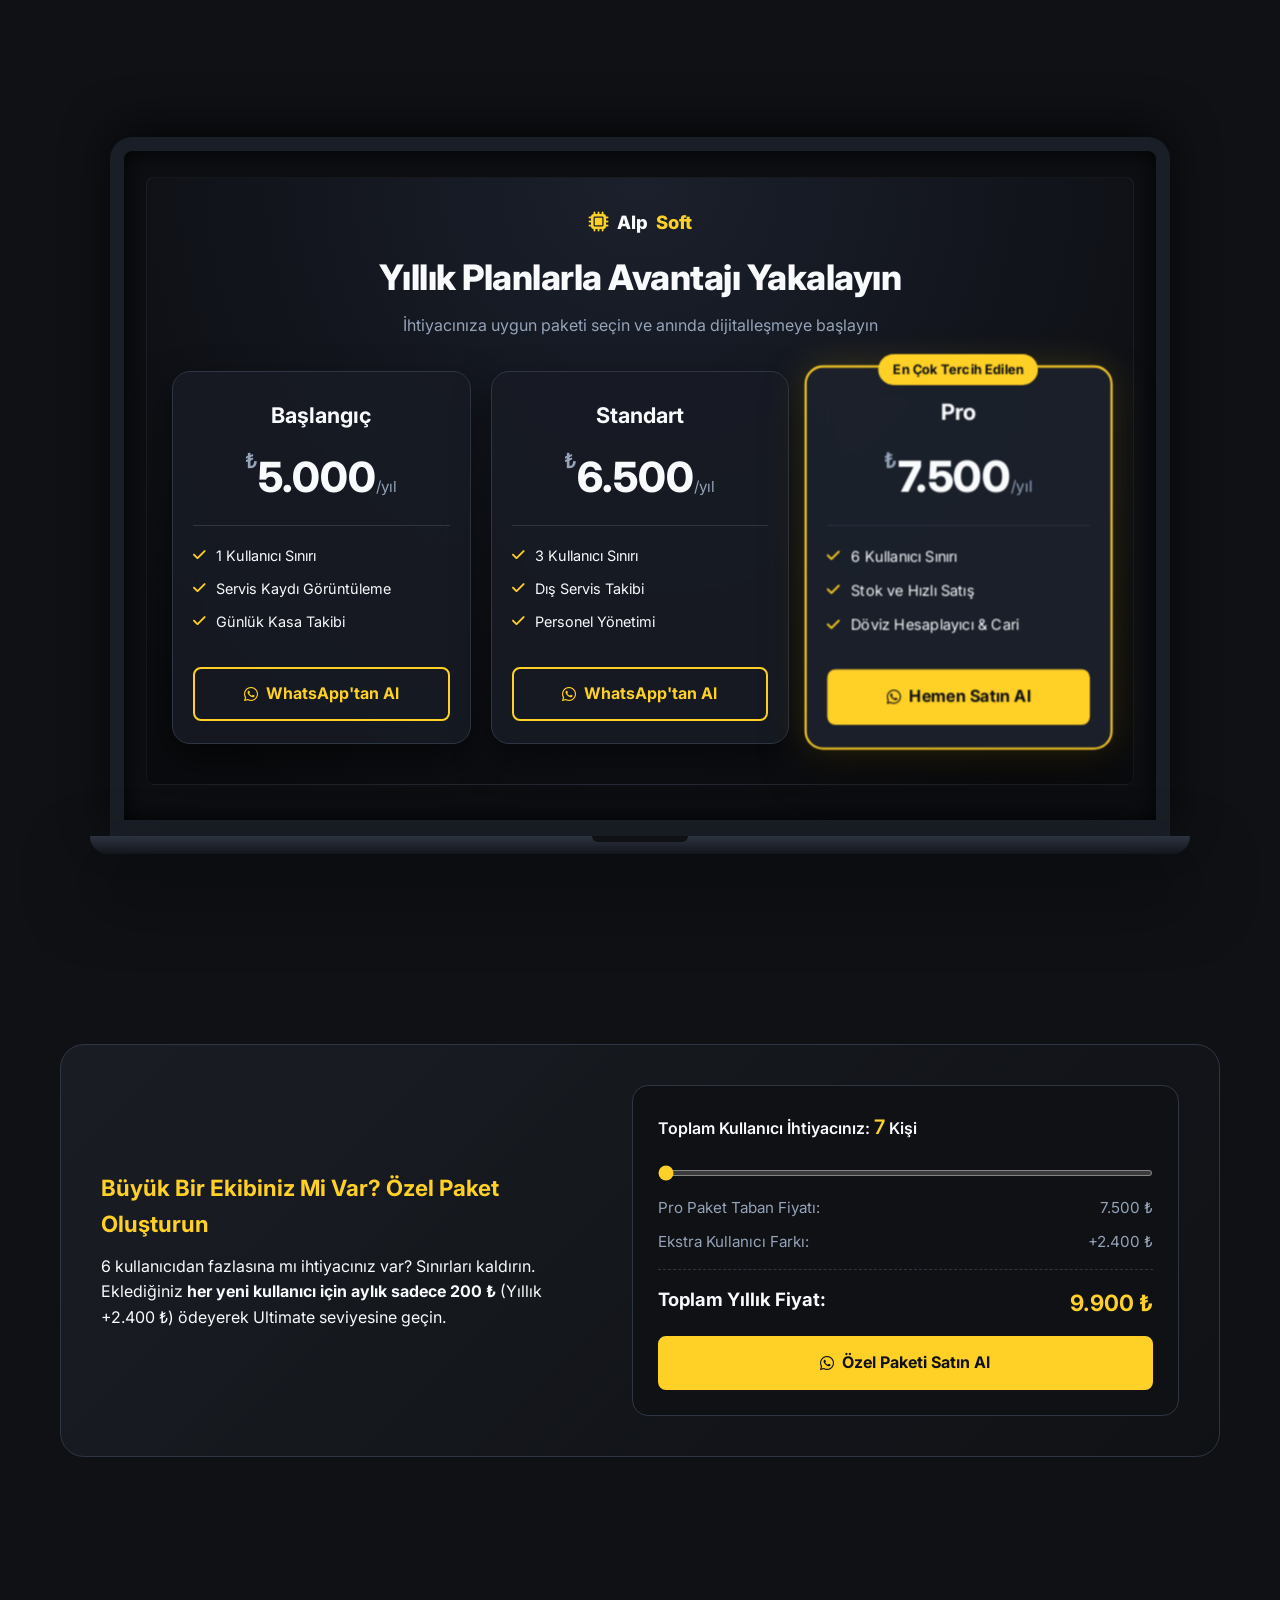
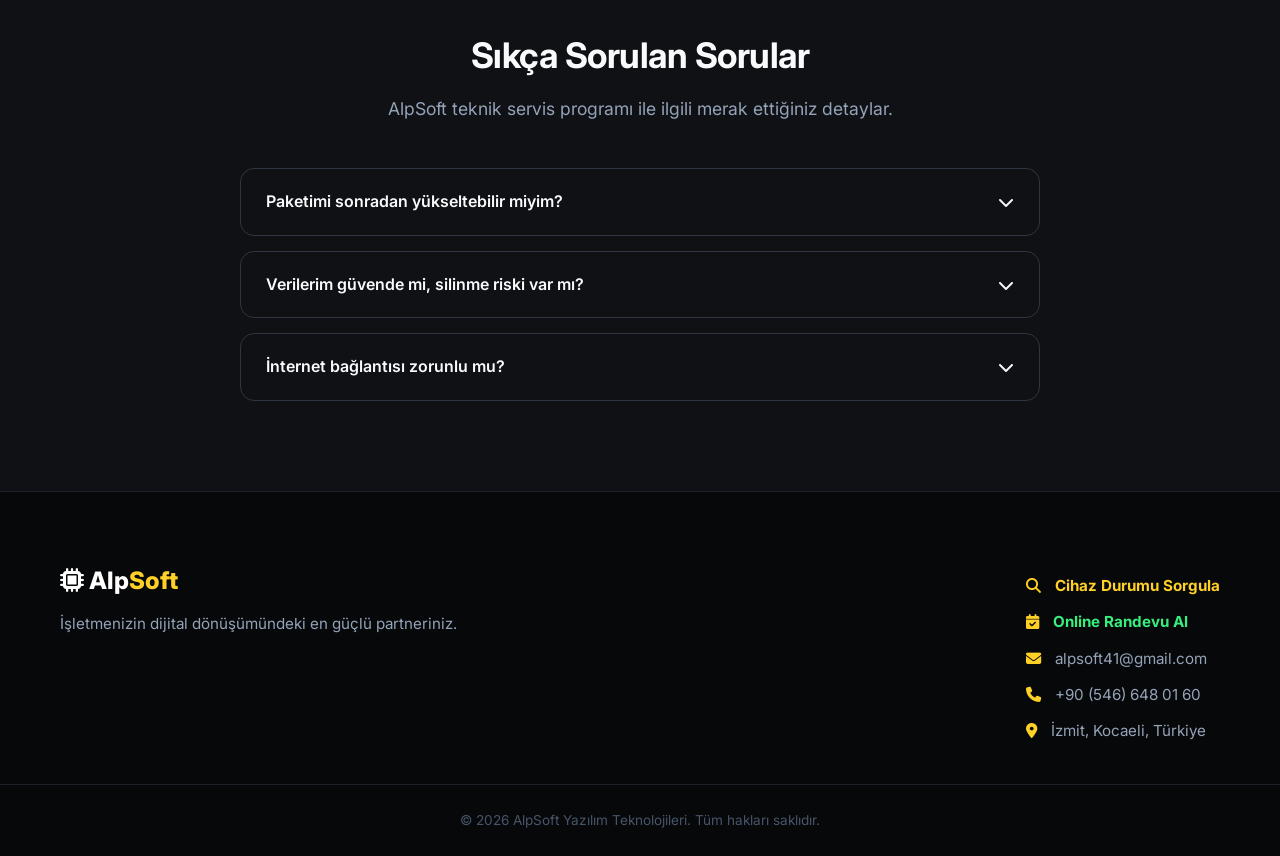
==== commit f086b63b: "Update deploy script and landing page with Randevu links" ====
--- a/server_deploy/index.html
+++ b/server_deploy/index.html
@@ -41,9 +41,12 @@
                 <li><a href="#sss">S.S.S.</a></li>
             </ul>
             <div class="nav-buttons">
-                <!-- CANLI CİHAZ TAKİP BUTONU -->
+                <!-- CANLI CİHAZ TAKİP & RANDEVU BUTONLARI -->
                 <a href="/takip" class="btn-takip-nav" title="Cihaz Durumu Sorgula">
                     <i class="fa-solid fa-magnifying-glass"></i> Cihaz Sorgula
+                </a>
+                <a href="/randevu" class="btn-takip-nav" style="border-color:#38ef7d; color:#38ef7d;" title="Online Randevu Al">
+                    <i class="fa-solid fa-calendar-check"></i> Randevu Al
                 </a>
                 <button id="themeToggle" class="theme-toggle-btn" title="Karanlık/Aydınlık Mod" aria-label="Temayı Değiştir">
                     <i class="fa-solid fa-sun" id="themeIcon" aria-hidden="true"></i>
@@ -333,6 +336,7 @@
             </div>
             <div class="footer-contact">
                 <p><a href="/takip" style="color:var(--accent); font-weight:700;"><i class="fa-solid fa-magnifying-glass"></i> Cihaz Durumu Sorgula</a></p>
+                <p><a href="/randevu" style="color:#38ef7d; font-weight:700;"><i class="fa-solid fa-calendar-check"></i> Online Randevu Al</a></p>
                 <p><i class="fa-solid fa-envelope" aria-hidden="true"></i> alpsoft41@gmail.com</p>
                 <p><i class="fa-solid fa-phone" aria-hidden="true"></i> +90 (546) 648 01 60</p>
                 <p><i class="fa-solid fa-location-dot" aria-hidden="true"></i> İzmit, Kocaeli, Türkiye</p>
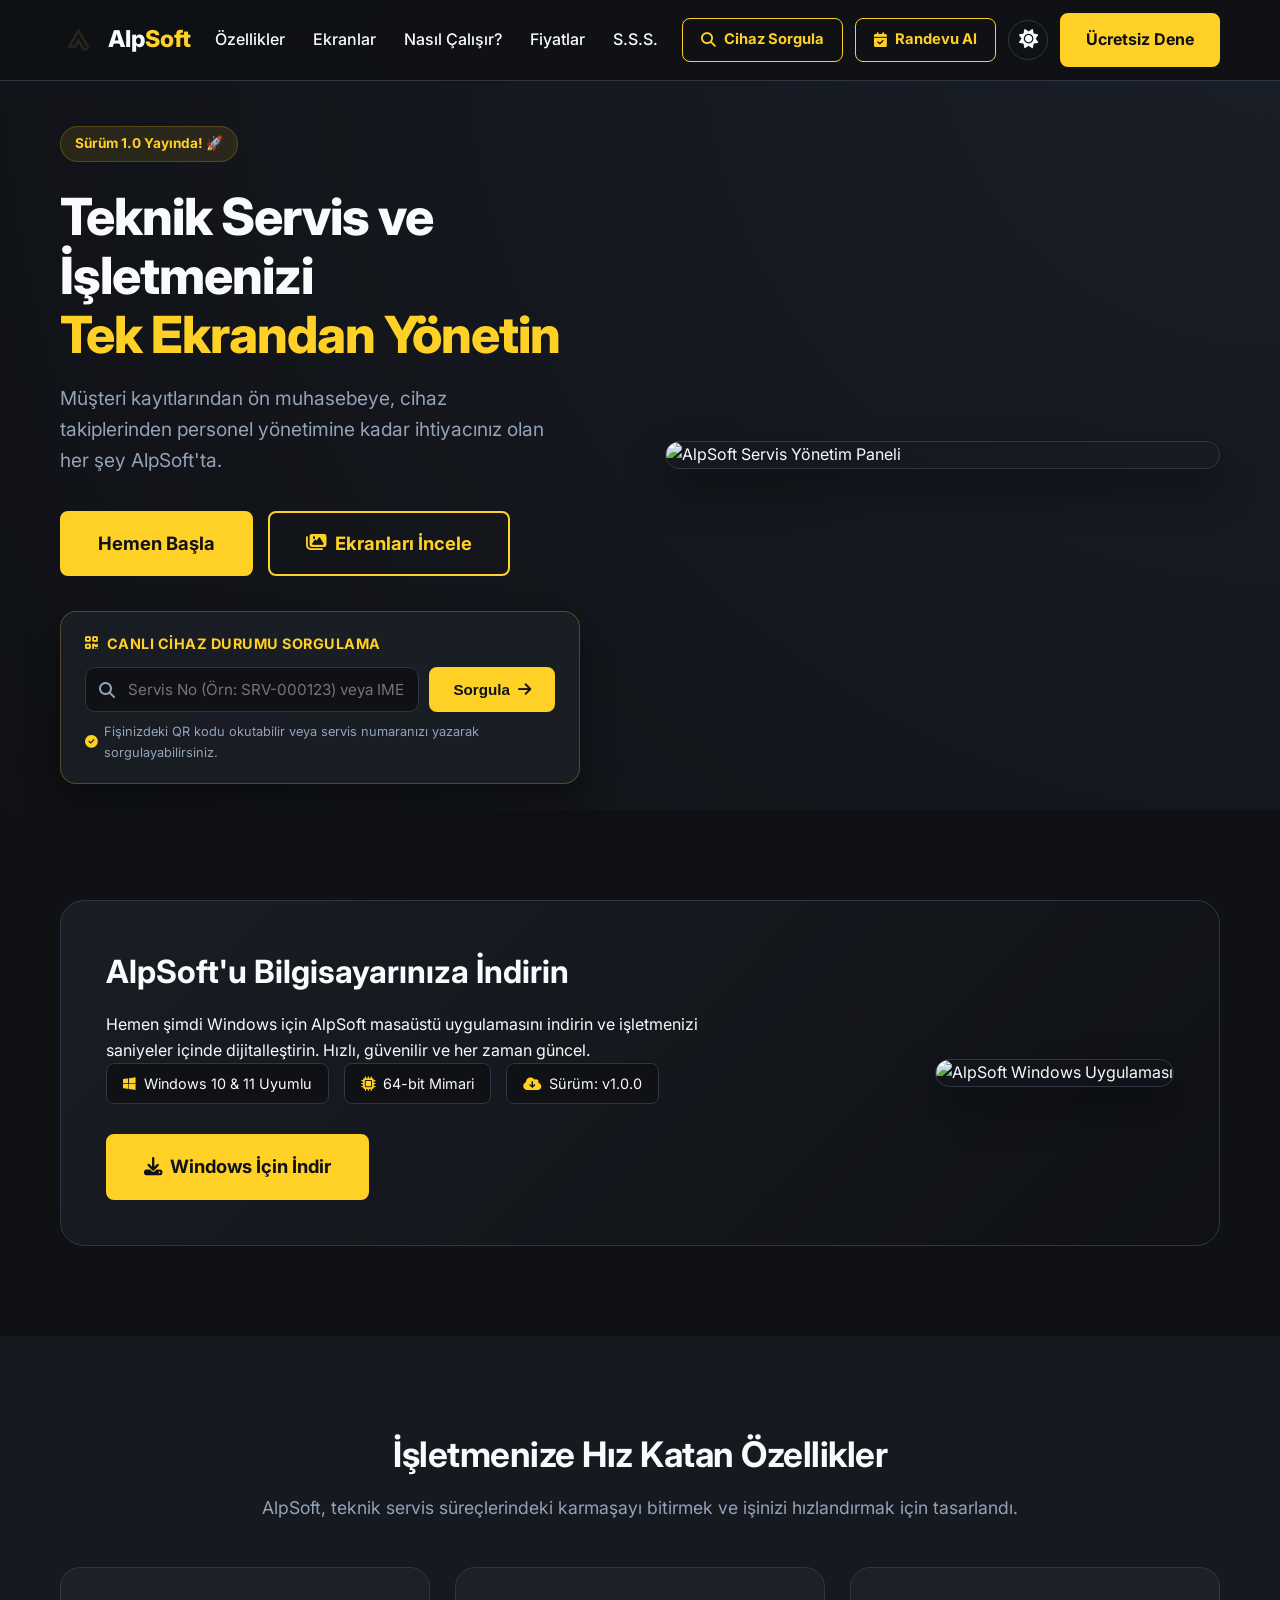
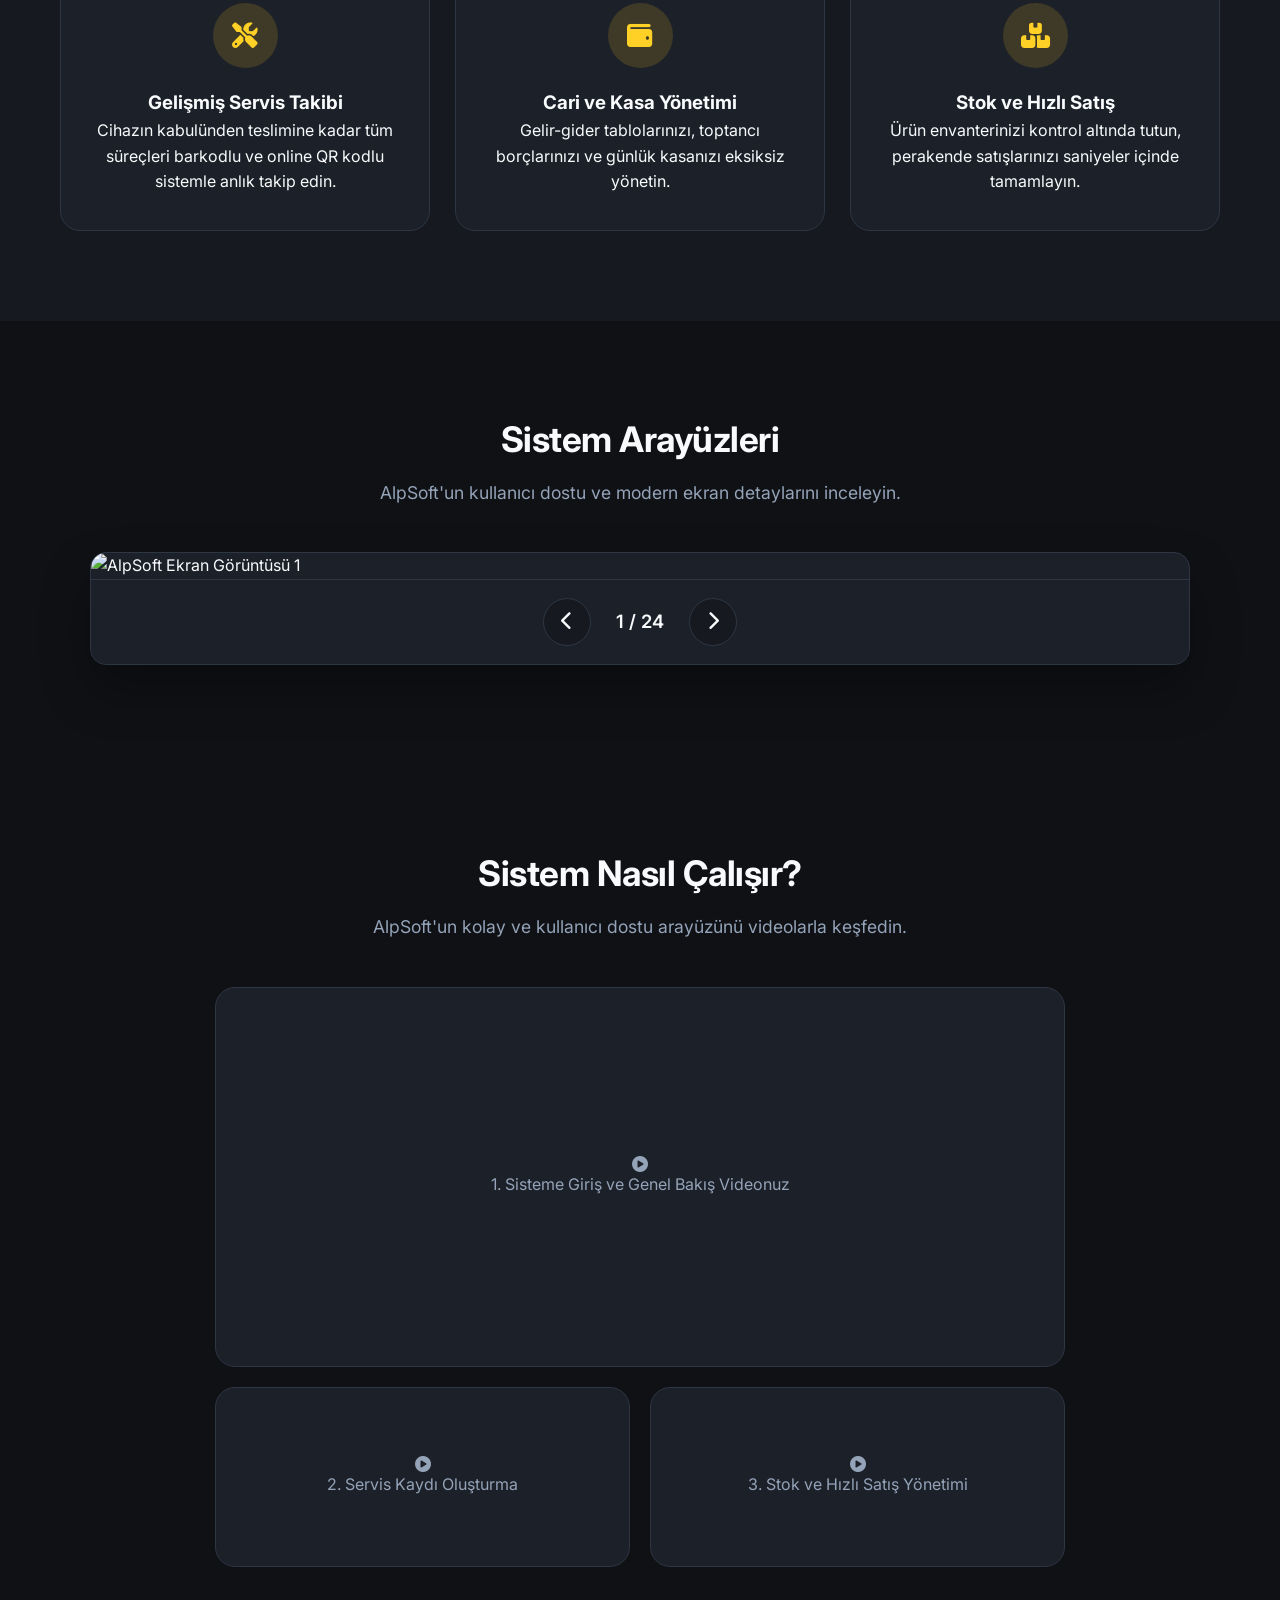
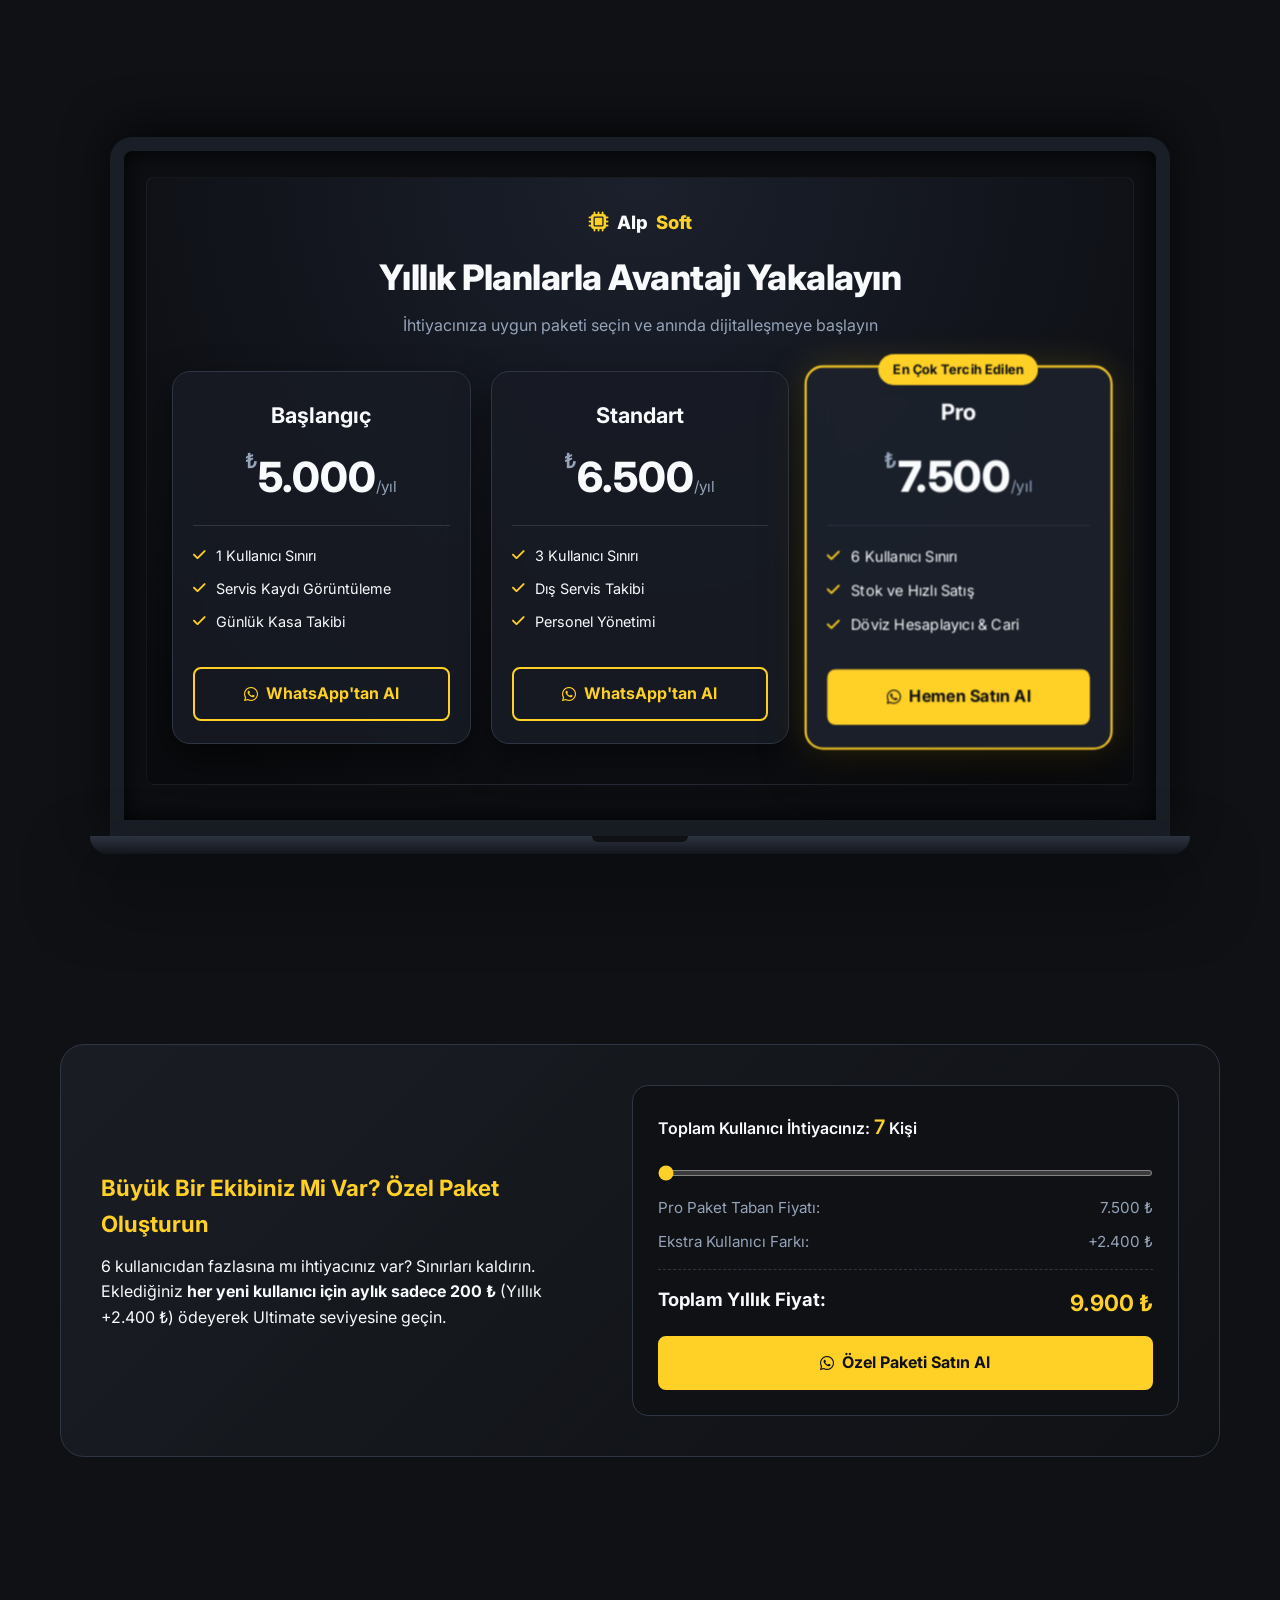
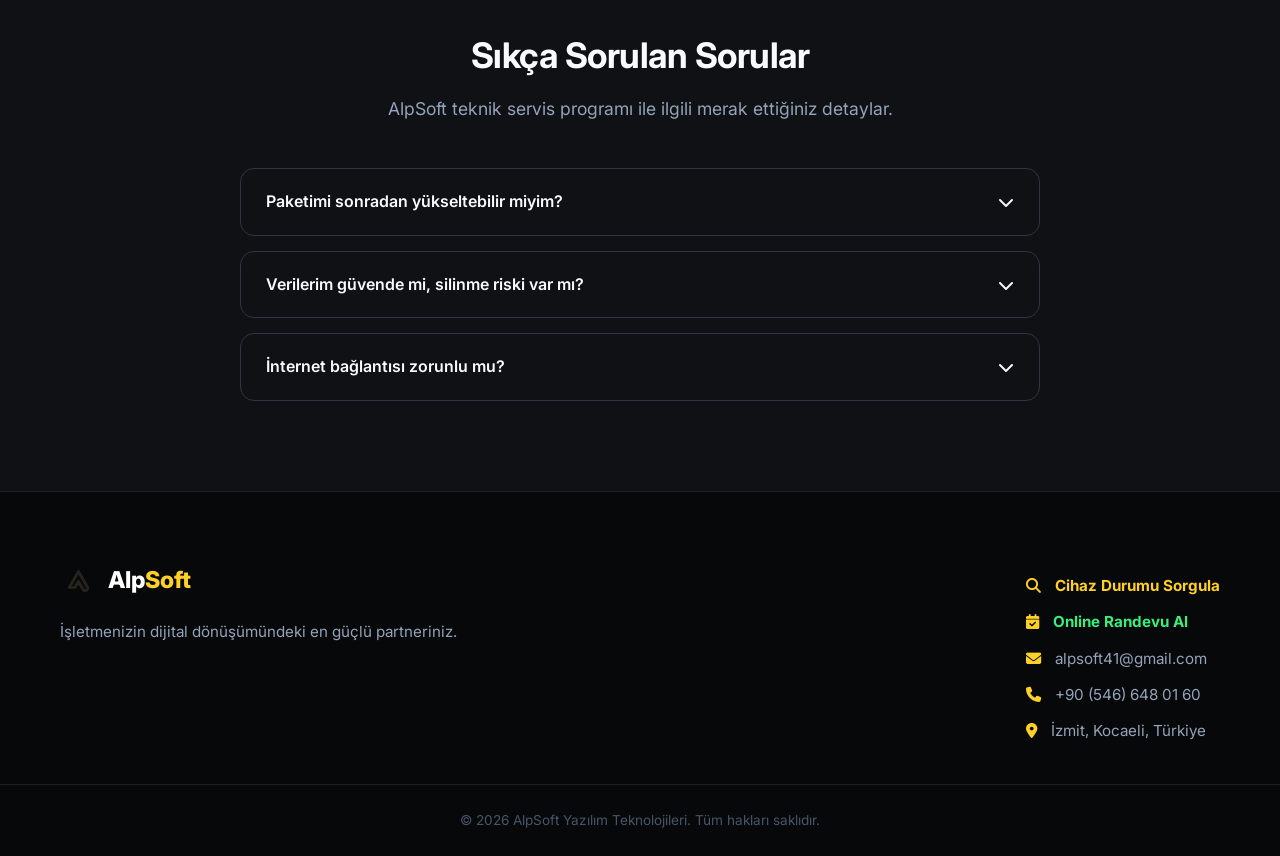
==== commit 56e303d0: "Update new logo, responsive mobile navigation drawer, and mobile design" ====
--- a/server_deploy/index.html
+++ b/server_deploy/index.html
@@ -23,15 +23,19 @@
     <link href="https://fonts.googleapis.com/css2?family=Inter:wght@300;400;500;600;700;800&display=swap" rel="stylesheet">
     <link rel="stylesheet" href="https://cdnjs.cloudflare.com/ajax/libs/font-awesome/6.4.0/css/all.min.css">
     
-    <!-- TARAYICI CACHE'İNİ KIRMAK İÇİN v=5 YAPILDI -->
-    <link rel="stylesheet" href="style.css?v=5">
+    <link rel="icon" type="image/png" href="logo.png">
+    <link rel="apple-touch-icon" href="logo.png">
+    
+    <!-- TARAYICI CACHE'İNİ KIRMAK İÇİN v=7 YAPILDI -->
+    <link rel="stylesheet" href="style.css?v=7">
 </head>
 <body>
 
     <nav class="navbar" role="navigation" aria-label="Ana Menü">
         <div class="container nav-container">
             <a href="#" class="logo" aria-label="AlpSoft Ana Sayfa">
-                <i class="fa-solid fa-microchip" aria-hidden="true"></i> Alp<span>Soft</span>
+                <img src="logo.png" alt="AlpSoft Logo" class="logo-img">
+                <span class="logo-text">Alp<span>Soft</span></span>
             </a>
             <ul class="nav-links">
                 <li><a href="#ozellikler">Özellikler</a></li>
@@ -42,16 +46,37 @@
             </ul>
             <div class="nav-buttons">
                 <!-- CANLI CİHAZ TAKİP & RANDEVU BUTONLARI -->
-                <a href="/takip" class="btn-takip-nav" title="Cihaz Durumu Sorgula">
+                <a href="/takip" class="btn-takip-nav btn-takip-desktop" title="Cihaz Durumu Sorgula">
                     <i class="fa-solid fa-magnifying-glass"></i> Cihaz Sorgula
                 </a>
-                <a href="/randevu" class="btn-takip-nav" style="border-color:#38ef7d; color:#38ef7d;" title="Online Randevu Al">
+                <a href="/randevu" class="btn-takip-nav btn-randevu-nav" title="Online Randevu Al">
                     <i class="fa-solid fa-calendar-check"></i> Randevu Al
                 </a>
                 <button id="themeToggle" class="theme-toggle-btn" title="Karanlık/Aydınlık Mod" aria-label="Temayı Değiştir">
                     <i class="fa-solid fa-sun" id="themeIcon" aria-hidden="true"></i>
                 </button>
-                <a href="#fiyatlar" class="btn-primary scroll-to-prices">Ücretsiz Dene</a>
+                <a href="#fiyatlar" class="btn-primary scroll-to-prices btn-desktop-only">Ücretsiz Dene</a>
+
+                <!-- Mobil Menü Hamburger Butonu -->
+                <button id="mobileMenuToggle" class="mobile-menu-btn" aria-label="Menüyü Aç" aria-expanded="false">
+                    <i class="fa-solid fa-bars" id="menuIcon"></i>
+                </button>
+            </div>
+        </div>
+
+        <!-- Mobil Açılır Çekmece Menü (Drawer) -->
+        <div id="mobileDrawer" class="mobile-drawer">
+            <ul class="mobile-nav-links">
+                <li><a href="#ozellikler" class="mobile-nav-item"><i class="fa-solid fa-cube"></i> Özellikler</a></li>
+                <li><a href="#galeri" class="mobile-nav-item"><i class="fa-solid fa-images"></i> Program Ekranları</a></li>
+                <li><a href="#nasil-calisir" class="mobile-nav-item"><i class="fa-solid fa-play"></i> Nasıl Çalışır?</a></li>
+                <li><a href="#fiyatlar" class="mobile-nav-item"><i class="fa-solid fa-tags"></i> Fiyatlandırma</a></li>
+                <li><a href="#sss" class="mobile-nav-item"><i class="fa-solid fa-circle-question"></i> Sıkça Sorulan Sorular</a></li>
+            </ul>
+            <div class="mobile-drawer-actions">
+                <a href="/takip" class="btn-takip-mobile"><i class="fa-solid fa-magnifying-glass"></i> Canlı Cihaz Durumu Sorgula</a>
+                <a href="/randevu" class="btn-randevu-mobile"><i class="fa-solid fa-calendar-check"></i> Online Servis Randevusu Al</a>
+                <a href="#fiyatlar" class="btn-primary btn-full scroll-to-prices mobile-nav-item" style="padding:14px;">🚀 Hemen Ücretsiz Başla</a>
             </div>
         </div>
     </nav>
@@ -330,7 +355,8 @@
         <div class="container footer-container">
             <div class="footer-about">
                 <a href="#" class="logo footer-logo">
-                    <i class="fa-solid fa-microchip" aria-hidden="true"></i> Alp<span>Soft</span>
+                    <img src="logo.png" alt="AlpSoft Logo" class="logo-img">
+                    <span class="logo-text">Alp<span>Soft</span></span>
                 </a>
                 <p>İşletmenizin dijital dönüşümündeki en güçlü partneriniz.</p>
             </div>
@@ -348,6 +374,42 @@
     </footer>
 
     <script>
+        // Mobil Menü Aç/Kapat
+        const mobileMenuToggle = document.getElementById('mobileMenuToggle');
+        const mobileDrawer = document.getElementById('mobileDrawer');
+        const menuIcon = document.getElementById('menuIcon');
+
+        if (mobileMenuToggle && mobileDrawer) {
+            mobileMenuToggle.addEventListener('click', (e) => {
+                e.stopPropagation();
+                const isOpen = mobileDrawer.classList.toggle('open');
+                mobileMenuToggle.setAttribute('aria-expanded', isOpen);
+                if (isOpen) {
+                    menuIcon.classList.remove('fa-bars');
+                    menuIcon.classList.add('fa-xmark');
+                } else {
+                    menuIcon.classList.remove('fa-xmark');
+                    menuIcon.classList.add('fa-bars');
+                }
+            });
+
+            document.querySelectorAll('.mobile-nav-item').forEach(item => {
+                item.addEventListener('click', () => {
+                    mobileDrawer.classList.remove('open');
+                    menuIcon.classList.remove('fa-xmark');
+                    menuIcon.classList.add('fa-bars');
+                });
+            });
+
+            document.addEventListener('click', (e) => {
+                if (!mobileDrawer.contains(e.target) && !mobileMenuToggle.contains(e.target)) {
+                    mobileDrawer.classList.remove('open');
+                    menuIcon.classList.remove('fa-xmark');
+                    menuIcon.classList.add('fa-bars');
+                }
+            });
+        }
+
         const themeToggle = document.getElementById('themeToggle');
         const themeIcon = document.getElementById('themeIcon');
         
--- a/server_deploy/style.css
+++ b/server_deploy/style.css
@@ -100,12 +100,112 @@
 /* Navbar */
 .navbar { position: fixed; width: 100%; top: 0; left: 0; z-index: 1000; background-color: var(--nav-bg); border-bottom: 1px solid var(--border); backdrop-filter: blur(12px); -webkit-backdrop-filter: blur(12px); transition: 0.3s; }
 .nav-container { display: flex; justify-content: space-between; align-items: center; height: 80px; }
-.logo { font-size: 1.5rem; font-weight: 800; color: var(--text-main); }
-.logo span { color: var(--accent); }
-.nav-links { display: flex; list-style: none; gap: 30px; }
+.logo { display: inline-flex; align-items: center; gap: 10px; font-size: 1.45rem; font-weight: 800; color: var(--text-main); text-decoration: none; }
+.logo-img { height: 38px; width: 38px; object-fit: contain; display: block; border-radius: 8px; }
+.logo-text span { color: var(--accent); }
+.nav-links { display: flex; list-style: none; gap: 28px; }
 .nav-links a { font-weight: 500; color: var(--text-main); transition: 0.3s; }
 .nav-links a:hover { color: var(--accent); }
-.nav-buttons { display: flex; gap: 15px; align-items: center; }
+.nav-buttons { display: flex; gap: 12px; align-items: center; }
+
+/* Mobil Menü Butonu */
+.mobile-menu-btn {
+    display: none;
+    background: rgba(255, 255, 255, 0.05);
+    border: 1px solid var(--border);
+    color: var(--text-main);
+    width: 40px;
+    height: 40px;
+    border-radius: 10px;
+    font-size: 1.2rem;
+    cursor: pointer;
+    align-items: center;
+    justify-content: center;
+    transition: 0.25s;
+}
+.mobile-menu-btn:hover {
+    background: rgba(255, 208, 38, 0.15);
+    border-color: var(--accent);
+    color: var(--accent);
+}
+
+/* Mobil Açılır Drawer */
+.mobile-drawer {
+    display: none;
+    position: absolute;
+    top: 100%;
+    left: 0;
+    width: 100%;
+    background: var(--nav-bg);
+    backdrop-filter: blur(20px);
+    -webkit-backdrop-filter: blur(20px);
+    border-bottom: 2px solid var(--accent);
+    box-shadow: 0 20px 40px rgba(0, 0, 0, 0.7);
+    padding: 20px 24px 28px;
+    z-index: 999;
+    animation: drawerSlide 0.25s cubic-bezier(0.16, 1, 0.3, 1);
+}
+.mobile-drawer.open { display: block; }
+@keyframes drawerSlide {
+    from { opacity: 0; transform: translateY(-10px); }
+    to { opacity: 1; transform: translateY(0); }
+}
+.mobile-nav-links {
+    list-style: none;
+    display: flex;
+    flex-direction: column;
+    gap: 8px;
+    margin-bottom: 20px;
+}
+.mobile-nav-links a {
+    display: flex;
+    align-items: center;
+    gap: 12px;
+    padding: 12px 16px;
+    border-radius: 10px;
+    font-size: 0.95rem;
+    font-weight: 600;
+    color: var(--text-main);
+    background: rgba(255, 255, 255, 0.03);
+    border: 1px solid transparent;
+    transition: 0.2s;
+}
+.mobile-nav-links a i {
+    width: 22px;
+    color: var(--accent);
+    text-align: center;
+}
+.mobile-nav-links a:hover {
+    background: rgba(255, 208, 38, 0.1);
+    border-color: rgba(255, 208, 38, 0.3);
+    color: var(--accent);
+}
+.mobile-drawer-actions {
+    display: flex;
+    flex-direction: column;
+    gap: 10px;
+}
+.btn-takip-mobile, .btn-randevu-mobile {
+    display: flex;
+    align-items: center;
+    justify-content: center;
+    gap: 10px;
+    padding: 13px;
+    border-radius: 10px;
+    font-weight: 700;
+    font-size: 0.92rem;
+    text-decoration: none;
+}
+.btn-takip-mobile {
+    background: rgba(255, 208, 38, 0.1);
+    border: 1.5px solid var(--accent);
+    color: var(--accent);
+}
+.btn-randevu-mobile {
+    background: rgba(56, 239, 125, 0.1);
+    border: 1.5px solid #38ef7d;
+    color: #38ef7d;
+}
 
 /* Hero Alanı */
 .hero { background: var(--bg-main); min-height: 90vh; display: flex; align-items: center; position: relative; padding-top: 100px; }
@@ -372,44 +472,125 @@
     color: var(--accent);
 }
 
-/* --- MOBİL UYUMLULUK --- */
+/* --- MOBİL UYUMLULUK (Responsive Design) --- */
 @media (max-width: 992px) {
-    .hero-container { flex-direction: column; text-align: center; }
-    .hero-content h1 { font-size: 2.5rem; }
-    .hero-buttons { justify-content: center; flex-direction: column; width: 100%; max-width: 280px; margin: 0 auto; }
+    .nav-container { height: 72px; padding: 0 16px; }
     .nav-links { display: none; } 
-    .nav-buttons { gap: 10px; }
+    .btn-desktop-only { display: none !important; }
+    .btn-takip-desktop { display: none !important; }
+    .mobile-menu-btn { display: flex; }
     
-    .gallery-wrapper { border-radius: 8px; }
+    .nav-buttons { gap: 8px; }
+    .btn-randevu-nav { 
+        padding: 8px 12px; 
+        font-size: 0.84rem; 
+        gap: 6px; 
+        border-color: #38ef7d; 
+        color: #38ef7d;
+    }
+    .theme-toggle-btn { width: 38px; height: 38px; font-size: 1rem; }
+
+    .hero { min-height: auto; padding-top: 95px; padding-bottom: 45px; }
+    .hero-container { flex-direction: column; text-align: center; gap: 30px; }
+    .hero-content { width: 100%; }
+    .hero-content h1 { font-size: 2.2rem; line-height: 1.25; letter-spacing: -0.5px; }
+    .hero-content p { font-size: 1.05rem; margin: 0 auto 24px auto; max-width: 100%; }
+    .hero-buttons { justify-content: center; flex-direction: column; width: 100%; max-width: 320px; margin: 0 auto; gap: 12px; }
+    .hero-image { width: 100%; }
+    .hero-image-wrapper { max-width: 500px; margin: 0 auto; }
+    
+    .hero-tracking-card {
+        margin: 25px auto 0 auto;
+        max-width: 100%;
+        text-align: left;
+        padding: 16px 18px;
+    }
+    .hero-tracking-form { flex-direction: column; gap: 10px; }
+    .hero-tracking-btn { width: 100%; padding: 13px; }
+
+    .gallery-section { padding: 60px 0; }
+    .gallery-wrapper { border-radius: 12px; }
     .gallery-controls { padding: 12px 0; gap: 20px; }
-    .gallery-btn { width: 40px; height: 40px; font-size: 1rem; }
-
-    .calculator-container { flex-direction: column; text-align: center; padding: 25px 15px; }
+    .gallery-btn { width: 42px; height: 42px; font-size: 1rem; }
+
+    .features-section, .video-section, .download-section, .faq-section { padding: 55px 0; }
+    .section-header { margin-bottom: 30px; }
+    .section-header h2 { font-size: 1.85rem; }
+    .section-header p { font-size: 0.95rem; }
+
+    .features-grid { grid-template-columns: 1fr; gap: 18px; max-width: 440px; margin: 0 auto; }
+    .feature-card { padding: 28px 20px; border-radius: 16px; }
+
+    .calculator-container { flex-direction: column; text-align: center; padding: 25px 16px; gap: 25px; }
+    .calc-box { width: 100%; padding: 20px 16px; }
     .sub-videos { grid-template-columns: 1fr; }
-    .download-container { flex-direction: column; text-align: center; padding: 35px 20px; }
-    .download-specs { justify-content: center; }
+    
+    .download-container { flex-direction: column; text-align: center; padding: 30px 18px; }
+    .download-specs { justify-content: center; gap: 10px; }
+    .download-specs span { font-size: 0.82rem; padding: 6px 12px; }
     .download-actions { width: 100%; }
     .download-btn { width: 100%; }
     
     .pricing-section { padding: 50px 0 !important; }
-    .mobile-only-header { display: block !important; margin-bottom: 30px !important; }
-
-    .laptop-stage, .laptop-3d, .laptop-lid, .laptop-screen, .screen-content { display: block !important; width: 100% !important; max-width: 100% !important; margin: 0 !important; padding: 0 !important; background: transparent !important; border: none !important; box-shadow: none !important; transform: none !important; perspective: none !important; }
+    .mobile-only-header { display: block !important; margin-bottom: 25px !important; }
+
+    .laptop-stage, .laptop-3d, .laptop-lid, .laptop-screen, .screen-content { 
+        display: block !important; 
+        width: 100% !important; 
+        max-width: 100% !important; 
+        margin: 0 !important; 
+        padding: 0 !important; 
+        background: transparent !important; 
+        border: none !important; 
+        box-shadow: none !important; 
+        transform: none !important; 
+        perspective: none !important; 
+    }
     .laptop-brand-bar, .laptop-screen .screen-header, .laptop-base-full { display: none !important; }
 
-    .pop-out-cards { display: flex !important; flex-direction: column !important; width: 100% !important; max-width: 360px !important; margin: 0 auto !important; gap: 20px !important; position: static !important; opacity: 1 !important; transform: none !important; pointer-events: auto !important; }
-    .pop-out-cards .pricing-card { width: 100% !important; max-width: 100% !important; background: var(--bg-card) !important; backdrop-filter: none !important; -webkit-backdrop-filter: none !important; transform: none !important; box-shadow: 0 10px 25px rgba(0, 0, 0, 0.3) !important; }
-    .pop-out-cards .pricing-card.recommended { transform: none !important; border: 2px solid var(--accent) !important; }
-
-    .hero-tracking-card {
-        margin: 30px auto 0 auto;
-        max-width: 100%;
-        text-align: left;
+    .pop-out-cards { 
+        display: flex !important; 
+        flex-direction: column !important; 
+        width: 100% !important; 
+        max-width: 360px !important; 
+        margin: 0 auto !important; 
+        gap: 22px !important; 
+        position: static !important; 
+        opacity: 1 !important; 
+        transform: none !important; 
+        pointer-events: auto !important; 
     }
-    .hero-tracking-form {
-        flex-direction: column;
+    .pop-out-cards .pricing-card { 
+        width: 100% !important; 
+        max-width: 100% !important; 
+        background: var(--bg-card) !important; 
+        border-radius: 18px !important; 
+        padding: 24px 20px !important;
+        box-shadow: 0 10px 25px rgba(0, 0, 0, 0.4) !important; 
     }
-    .hero-tracking-btn {
-        width: 100%;
+    .pop-out-cards .pricing-card.recommended { 
+        border: 2px solid var(--accent) !important; 
+        box-shadow: 0 0 25px rgba(255, 208, 38, 0.25) !important;
     }
-}
+
+    .footer-container { flex-direction: column; gap: 30px; text-align: center; }
+    .footer-contact p { justify-content: center; }
+}
+
+@media (max-width: 480px) {
+    .container { padding: 0 14px; }
+    .nav-container { height: 66px; padding: 0 12px; }
+    .logo { font-size: 1.25rem; gap: 8px; }
+    .logo-img { height: 34px; width: 34px; }
+    .btn-randevu-nav { padding: 7px 10px; font-size: 0.8rem; }
+    .theme-toggle-btn { width: 34px; height: 34px; font-size: 0.9rem; }
+    .mobile-menu-btn { width: 36px; height: 36px; font-size: 1.1rem; }
+
+    .hero-content h1 { font-size: 1.85rem; letter-spacing: -0.5px; }
+    .hero-content p { font-size: 0.95rem; line-height: 1.5; }
+    .badge { font-size: 0.78rem; padding: 5px 12px; margin-bottom: 16px; }
+    .btn-large { padding: 13px 20px; font-size: 1rem; width: 100%; }
+
+    .pop-out-cards { max-width: 100% !important; }
+    .faq-question { padding: 16px 18px; font-size: 0.92rem; }
+}
